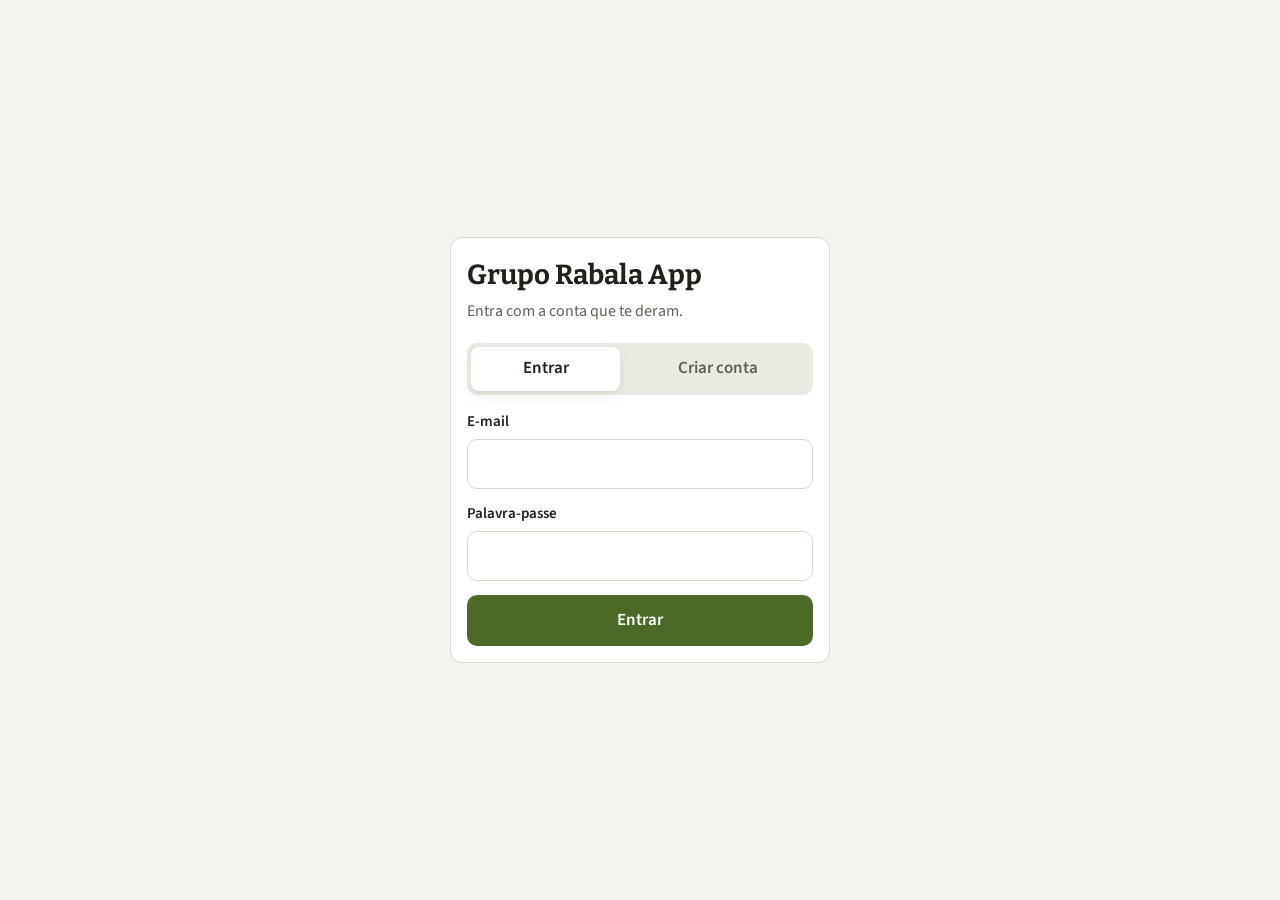
==== index.html @ 33a970bb "Publicar 240279a3356c76dac282c7224c2e0b2130333bea" ====
<!doctype html>
<html lang="pt-PT">
  <head>
    <meta charset="UTF-8" />
    <meta name="viewport" content="width=device-width, initial-scale=1, viewport-fit=cover" />
    <meta name="theme-color" content="#4c6a25" />
    <link rel="preconnect" href="https://fonts.googleapis.com" />
    <link rel="preconnect" href="https://fonts.gstatic.com" crossorigin />
    <link rel="stylesheet" href="https://fonts.googleapis.com/css2?family=Bitter:wght@600;700&family=Source+Sans+3:wght@400;600;700&display=swap" />
    <link rel="icon" href="/icono.svg" />
    <link rel="manifest" href="/manifest.webmanifest" />
    <title>Grupo Rabala App</title>
    <script type="module" crossorigin src="/assets/index-CQnpxvP4.js"></script>
    <link rel="stylesheet" crossorigin href="/assets/index-BLh2BS_m.css">
  </head>
  <body>
    <div id="root"></div>
  </body>
</html>
---- assets/index-BLh2BS_m.css ----
:root{--papel: #f3f4ee;--panel: #ffffff;--hundido: #e9ebe2;--texto: #1d2318;--suave: #5b6452;--borde: #d6d9cc;--borde-fuerte: #b9bea9;--oliva: #4c6a25;--oliva-claro: #e3ead4;--sobre-acento: #ffffff;--cobre: #a8561f;--verde: #2f7a3a;--verde-fondo: #dcefdc;--rojo: #b3261e;--rojo-fondo: #f8dcd9;--ambar: #8a5d00;--ambar-fondo: #f6ead0;--sombra: 0 1px 2px rgb(29 35 24 / .06), 0 6px 18px rgb(29 35 24 / .06);--radio: 12px;color-scheme:light;--f-titulo: "Bitter", Georgia, "Times New Roman", serif;--f-texto: "Source Sans 3", -apple-system, BlinkMacSystemFont, "Segoe UI", Roboto, sans-serif;--f-numero: "IBM Plex Mono", ui-monospace, "SF Mono", Consolas, monospace;--azul: var(--oliva);--azul-claro: var(--oliva-claro);--fondo: var(--papel);--tarjeta: var(--panel)}*{box-sizing:border-box}body{margin:0;font-family:var(--f-texto);font-size:17px;line-height:1.5;background:var(--fondo);color:var(--texto);-webkit-font-smoothing:antialiased}button{font:inherit;cursor:pointer}input,select,textarea{font:inherit}.cabecera{position:sticky;top:0;z-index:10;display:flex;align-items:center;gap:12px;padding:12px 16px;padding-top:max(12px,env(safe-area-inset-top));background:var(--panel);border-bottom:1px solid var(--borde)}.cabecera h1{font-size:18.5px;margin:0;flex:1}.cabecera .usuario{font-size:15px;color:var(--suave)}.contenido{padding:16px;max-width:1100px;margin:0 auto}.pila{display:flex;flex-direction:column;gap:16px}.tarjeta{background:var(--panel);border:1px solid var(--borde);border-radius:var(--radio);padding:16px}label{display:block;font-size:15px;font-weight:600;margin-bottom:6px}.campo{margin-bottom:14px}.campo input,.campo select,.campo textarea{width:100%;padding:11px 12px;border:1px solid var(--borde);border-radius:10px;background:var(--panel);color:var(--texto)}.campo input:focus,.campo select:focus,.campo textarea:focus{outline:2px solid var(--azul);outline-offset:-1px;border-color:var(--azul)}.rejilla{display:grid;grid-template-columns:1fr 1fr;gap:0 12px}.ayuda{font-size:14px;color:var(--suave);margin:-8px 0 14px}.boton{display:inline-flex;align-items:center;justify-content:center;gap:8px;padding:12px 18px;border-radius:10px;border:1px solid transparent;background:var(--oliva);color:var(--sobre-acento);font-weight:600;width:100%}.boton:disabled{opacity:.55;cursor:not-allowed}.boton.secundario{background:var(--panel);color:var(--texto);border-color:var(--borde)}.boton.verde{background:var(--verde);color:var(--sobre-acento)}.boton.rojo{background:var(--rojo);color:var(--sobre-acento)}.boton.auto{width:auto}.boton.pequeno{padding:8px 12px;font-size:16px}.captura{display:flex;flex-direction:column;align-items:center;justify-content:center;gap:10px;padding:32px 16px;border:2px dashed var(--borde-fuerte);border-radius:var(--radio);background:var(--azul-claro);color:var(--azul);font-weight:600;text-align:center}.previsualizacion{width:100%;border-radius:var(--radio);border:1px solid var(--borde);display:block}.estado{display:inline-block;padding:3px 10px;border-radius:999px;font-size:14px;font-weight:700;white-space:nowrap}.estado.pendiente{background:var(--ambar-fondo);color:var(--ambar)}.estado.validada{background:var(--verde-fondo);color:var(--verde)}.estado.rechazada{background:var(--rojo-fondo);color:var(--rojo)}.aviso{padding:12px 14px;border-radius:10px;font-size:16px;margin-bottom:14px}.aviso.error{background:var(--rojo-fondo);color:var(--rojo)}.aviso.ok{background:var(--verde-fondo);color:var(--verde)}.aviso.info{background:var(--azul-claro);color:var(--azul)}.fila-factura{display:flex;gap:12px;align-items:center;padding:12px 0;border-bottom:1px solid var(--borde)}.fila-factura:last-child{border-bottom:0}.fila-factura .principal{flex:1;min-width:0}.fila-factura .proveedor{font-weight:600;white-space:nowrap;overflow:hidden;text-overflow:ellipsis}.fila-factura .meta{font-size:15px;color:var(--suave)}.fila-factura .importe{font-weight:700;white-space:nowrap}.filtros{display:flex;flex-wrap:wrap;gap:8px;align-items:center;margin-bottom:4px}.filtros input,.filtros select{padding:9px 11px;border:1px solid var(--borde);border-radius:10px;background:var(--panel);color:var(--texto)}.filtros input[type=search]{flex:1;min-width:180px}.resumen{display:flex;gap:12px;flex-wrap:wrap}.resumen .dato{flex:1;min-width:130px;background:var(--panel);border:1px solid var(--borde);border-radius:var(--radio);padding:14px}.resumen .dato .cifra{font-size:25.5px;font-weight:700}.resumen .dato .etiqueta{font-size:15px;color:var(--suave)}.vacio{text-align:center;color:var(--suave);padding:28px 12px}.telon{position:fixed;top:0;right:0;bottom:0;left:0;background:#0f141e8c;display:flex;align-items:flex-end;justify-content:center;z-index:50}.ficha{background:var(--panel);width:100%;max-width:620px;max-height:92vh;overflow:auto;border-radius:16px 16px 0 0;padding:18px}.ficha dl{display:grid;grid-template-columns:auto 1fr;gap:8px 16px;margin:0 0 16px;font-size:16px}.ficha dt{color:var(--suave)}.ficha dd{margin:0;text-align:right;font-weight:600}.ficha img{width:100%;border-radius:10px;border:1px solid var(--borde);margin-bottom:14px}.acciones{display:flex;gap:10px}@media (min-width: 720px){.telon{align-items:center}.ficha{border-radius:16px}}.centrado{min-height:100dvh;display:flex;align-items:center;justify-content:center;padding:20px}.acceso{width:100%;max-width:380px}.acceso h1{font-size:23px;margin:0 0 4px}.acceso p.sub{margin:0 0 20px;color:var(--suave);font-size:16px}.enlace{background:none;border:0;color:var(--azul);padding:0;font-size:16px;text-decoration:underline}.pestanas{display:flex;flex-wrap:wrap;gap:6px;background:var(--hundido);padding:4px;border-radius:10px;margin-bottom:16px}.pestanas button{flex:1 1 auto;min-width:96px;white-space:nowrap;border:0;background:transparent;padding:9px;border-radius:8px;font-weight:600;color:var(--suave)}.pestanas button[aria-selected=true]{background:var(--panel);color:var(--texto);box-shadow:var(--sombra)}.globo{display:inline-block;min-width:18px;padding:0 5px;margin-left:6px;background:var(--ambar-fondo);color:var(--ambar);border-radius:999px;font-size:12.5px;font-weight:700;line-height:18px}.sociedad{padding:14px 0;border-bottom:1px solid var(--borde)}.sociedad:last-child{border-bottom:0}.sociedad-cabecera{display:flex;align-items:flex-start;gap:12px;margin-bottom:10px}.sociedad-cabecera>div:first-child{flex:1;min-width:0}.etiqueta-campo{font-size:14px;font-weight:600;color:var(--suave);margin-bottom:6px}.fichas{display:flex;flex-wrap:wrap;gap:6px}.ficha-boton{border:1px solid var(--borde);background:var(--panel);color:var(--suave);border-radius:999px;padding:5px 12px;font-size:15px}.ficha-boton.activa{background:var(--azul-claro);border-color:var(--azul);color:var(--azul);font-weight:600}.fila-factura{width:100%;background:none;border:0;border-bottom:1px solid var(--borde);text-align:left}.estado.por-conferir{background:var(--azul-claro);color:var(--azul)}.globo.rojo{background:var(--rojo-fondo);color:var(--rojo)}.titulo-fila{display:flex;align-items:flex-start;gap:12px}.titulo-fila>div:first-child{flex:1;min-width:0}.titulo-doc{font-size:19.5px;margin:0 0 2px}.importe.grande{font-size:23px;font-weight:700}.vacio.pequeno{padding:16px;font-size:15.5px}.fila-guia{display:flex;gap:12px;align-items:center;padding:11px 16px;border-bottom:1px solid var(--borde)}.fila-guia:last-child{border-bottom:0}.fila-guia .principal{flex:1;min-width:0}.etiqueta-ia{margin-left:7px;font-size:12px;font-weight:700;letter-spacing:.03em;text-transform:uppercase;color:var(--azul);background:var(--azul-claro);border-radius:4px;padding:1px 5px;white-space:nowrap}.marca-aviso{margin-left:7px;font-size:14px;font-weight:600;color:var(--rojo);white-space:nowrap}.pila-avisos{display:flex;flex-direction:column;gap:8px}.pila-avisos .aviso{display:block}.pila-avisos .aviso b{display:block;margin-bottom:4px}.tabla-descuadre{width:100%;border-collapse:collapse;margin-top:6px;font-size:15px}.tabla-descuadre th,.tabla-descuadre td{text-align:right;padding:4px 6px}.tabla-descuadre th:first-child,.tabla-descuadre td:first-child{text-align:left}.tabla-descuadre th{font-weight:600;opacity:.75;border-bottom:1px solid currentColor}.tabla-descuadre td{font-variant-numeric:tabular-nums}.tabla-descuadre .mas,.tabla-descuadre .menos{font-weight:700}.lineas{border:1px solid var(--borde);border-radius:10px;padding:10px}.lineas-cabecera,.linea{display:grid;grid-template-columns:70px 1fr 66px 52px 26px;gap:6px;align-items:center}.lineas-cabecera{font-size:12.5px;font-weight:600;letter-spacing:.04em;text-transform:uppercase;color:var(--suave);margin-bottom:6px}.lineas-cabecera .der{text-align:right}.linea{margin-bottom:6px}.linea input{width:100%;padding:7px 8px;border:1px solid var(--borde);border-radius:7px;font-size:16px;background:var(--panel);color:var(--texto)}.linea input.der{text-align:right;font-variant-numeric:tabular-nums}.linea .quitar{border:0;background:none;color:var(--suave);font-size:22px;line-height:1;padding:0;cursor:pointer}.linea .quitar:hover{color:var(--rojo)}.ficha-estatica{border:1px solid var(--borde);background:var(--azul-claro);color:var(--azul);border-radius:999px;padding:4px 11px;font-size:15px;font-weight:600}.fila-factura.estatica{cursor:default}.captura-zona{border:1.5px dashed var(--borde);border-radius:var(--radio);background:var(--azul-claro);padding:22px 16px;text-align:center}.captura-titulo{font-weight:600;color:var(--azul);font-size:17px}.captura-ayuda{margin:4px 0 14px;font-size:14.5px;color:var(--suave)}.captura-botones{display:flex;gap:8px;justify-content:center;flex-wrap:wrap}.captura-botones .boton{flex:1 1 150px;max-width:220px}.tarjeta-pdf{display:flex;align-items:center;gap:12px;flex-wrap:wrap;border:1px solid var(--borde);border-radius:var(--radio);background:var(--panel);padding:14px;color:var(--rojo)}.tarjeta-pdf svg{flex:none}.tarjeta-pdf .principal{flex:1 1 140px;min-width:0;color:var(--texto)}.tarjeta-pdf .proveedor{overflow-wrap:anywhere}.tarjeta-pdf .boton{flex:none;white-space:nowrap}@media (max-width: 420px){.tarjeta-pdf .boton{flex:1 0 100%}}.visor-pdf{display:flex;flex-direction:column;gap:6px;align-items:flex-start}.visor-pdf iframe{width:100%;border:1px solid var(--borde);border-radius:10px;background:#fff}.visor-encaixado{padding:0 16px 14px}.fila-persona{display:flex;gap:10px;align-items:center;flex-wrap:wrap;padding:12px 16px;border-bottom:1px solid var(--borde)}.fila-persona:last-child{border-bottom:0}.fila-persona .principal{flex:1 1 180px;min-width:0}.fila-persona.apagada .principal{opacity:.55}select.mini{padding:6px 8px;border:1px solid var(--borde);border-radius:8px;background:var(--panel);font-size:15px}.cabecera .conmutador{display:flex;gap:3px;background:var(--fondo);border:1px solid var(--borde);padding:3px;border-radius:9px}.cabecera .conmutador button{border:0;background:none;padding:6px 12px;border-radius:6px;font-size:15px;font-weight:600;color:var(--suave);cursor:pointer}.cabecera .conmutador button[aria-pressed=true]{background:var(--panel);color:var(--texto);box-shadow:var(--sombra, 0 1px 2px rgba(0,0,0,.08))}@media (max-width: 560px){.cabecera{flex-wrap:wrap}.cabecera .conmutador{order:3;width:100%}}.tabla-artigos{width:100%;border-collapse:collapse;font-size:15.5px}.tabla-artigos th,.tabla-artigos td{text-align:left;padding:7px 12px;border-bottom:1px solid var(--borde)}.tabla-artigos tr:last-child td{border-bottom:0}.tabla-artigos th{font-size:12.5px;font-weight:600;letter-spacing:.04em;text-transform:uppercase;color:var(--suave)}.tabla-artigos .der{text-align:right;font-variant-numeric:tabular-nums}.aviso.bloque{display:block}.aviso.bloque b{display:block;margin-bottom:5px}.detalle-duplicado{font-size:15.5px;margin-top:2px}.ayuda{font-size:14.5px;color:var(--suave);margin:-6px 0 12px}.elector{display:flex;gap:8px;margin-bottom:14px}.elector button{flex:1;border:1px solid var(--borde);background:var(--panel);border-radius:var(--radio);padding:12px 10px;cursor:pointer;text-align:left}.elector button[aria-pressed=true]{border-color:var(--azul);background:var(--azul-claro)}.elector .que{display:block;font-weight:600;font-size:16.5px}.elector button[aria-pressed=true] .que{color:var(--azul)}.elector .cuando{display:block;font-size:14px;color:var(--suave);margin-top:2px}.interruptor{display:inline-flex;align-items:center;gap:7px;font-size:15.5px;color:var(--suave);cursor:pointer;margin:0;font-weight:400;text-transform:none;letter-spacing:0}.interruptor input{width:16px;height:16px;accent-color:var(--azul);cursor:pointer}.tarjeta.plana>.interruptor{padding:12px 16px;border-bottom:1px solid var(--borde);width:100%}.caixa-validar{margin-top:14px;padding:12px 14px;border:1px solid var(--borde);border-radius:var(--radio);background:var(--azul-claro)}.caixa-validar .interruptor{font-weight:600;color:var(--texto);align-items:flex-start}.caixa-validar .ayuda{margin:6px 0 0 23px}.aviso-instalar{margin-bottom:14px}.aviso-instalar .interruptor{font-weight:600;color:var(--texto);align-items:flex-start}.aviso-instalar .ayuda{margin:6px 0 0}.fila-con-accion{display:flex;gap:10px;align-items:center;border-bottom:1px solid var(--borde)}.fila-con-accion:last-child{border-bottom:0}.fila-con-accion .fila-factura{border-bottom:0}.fila-con-accion>.boton{flex:0 0 auto}.barra-voltar{display:flex;align-items:center;gap:10px;padding:8px 16px 0;max-width:720px;margin:0 auto}.titulo-zona{font-weight:600;font-size:17px}.ayuda.centro{text-align:center;margin:10px 0 2px}.menu-grande{display:grid;gap:14px}.menu-grande .cartao{display:grid;grid-template-columns:52px 1fr;grid-template-rows:auto auto;gap:2px 14px;align-items:center;text-align:left;padding:20px 18px;border:1px solid var(--borde);border-radius:16px;background:var(--tarjeta);color:inherit;cursor:pointer;font:inherit}.menu-grande .cartao:active{transform:scale(.99)}.menu-grande .icone{grid-row:1 / 3;font-size:39px;text-align:center}.menu-grande .que{font-size:19.5px;font-weight:650;display:flex;align-items:center;gap:8px}.menu-grande .cuando{font-size:15px;color:var(--suave)}.titulillo{font-size:14px;text-transform:uppercase;letter-spacing:.04em;color:var(--suave);font-weight:650;margin:0 0 8px}.origens{display:grid;gap:6px;margin:6px 0 10px}.linha-origem{display:flex;align-items:center;gap:10px;padding:8px 10px;border:1px solid var(--borde);border-radius:10px}.linha-origem .interruptor{flex:1;margin:0;align-items:center}.linha-origem .meta{display:block;font-size:14px;color:var(--suave)}.linha-origem.travada{opacity:.45}.kg-origem{width:96px;text-align:right}.kg-origem:disabled{background:var(--fondo)}.ok-texto{color:var(--verde)}.lista-avisos{margin:6px 0 0;padding-left:18px;font-size:14.5px}.lista-avisos li{margin:3px 0}h1,h2,h3,.cabecera h1,.acceso h1,.titulo-doc,.menu-grande .que{font-family:var(--f-titulo);text-wrap:balance}.cabecera h1{font-size:19.5px;font-weight:700}.acceso h1{font-size:27.5px}.importe,.resumen .dato .cifra,.tabla-artigos .der,.linea input.der,.tabla-descuadre td,.kg-origem{font-variant-numeric:tabular-nums;font-feature-settings:"tnum"}.importe,.resumen .dato .cifra{font-weight:700}.titulillo,.lineas-cabecera,.tabla-artigos th{letter-spacing:.06em}.cabecera{background:color-mix(in srgb,var(--papel) 92%,transparent);-webkit-backdrop-filter:blur(6px);backdrop-filter:blur(6px)}.tarjeta{box-shadow:none}.estado{display:inline-flex;align-items:center;gap:5px}.estado:before{content:"";width:6px;height:6px;border-radius:50%;background:currentColor}.boton{transition:filter .15s,background .15s}.boton:hover:not(:disabled){filter:brightness(1.07)}.boton.secundario:hover:not(:disabled){background:var(--hundido);filter:none}.fila-factura:hover,.fila-guia:hover{background:color-mix(in srgb,var(--hundido) 60%,transparent)}.fila-factura.estatica:hover{background:none}.menu-grande .cartao{box-shadow:var(--sombra);transition:border-color .15s}.menu-grande .cartao:hover,.ficha-boton.activa,.elector button[aria-pressed=true]{border-color:var(--oliva)}:focus-visible{outline:2px solid var(--oliva);outline-offset:2px}.campo input:focus,.campo select:focus,.campo textarea:focus{outline:2px solid var(--oliva);border-color:var(--oliva)}input[type=checkbox],input[type=radio]{accent-color:var(--oliva)}.ficha{box-shadow:var(--sombra)}@media (prefers-reduced-motion: reduce){*{transition:none!important}}.seletor-parcelas .linha-seletor{display:flex;flex-wrap:wrap;gap:8px;align-items:center;margin-bottom:8px}.seletor-parcelas .linha-seletor .ayuda{margin:0 0 0 auto;font-variant-numeric:tabular-nums}.zonas{display:grid;gap:6px}.zona{border:1px solid var(--borde);border-radius:10px;background:var(--panel)}.zona.cheia{background:var(--oliva-claro);border-color:var(--oliva)}.zona-cab{display:flex;align-items:center;gap:4px;padding-left:10px}.zona-cab input[type=checkbox],.zona-parcelas input[type=checkbox]{width:22px;height:22px;accent-color:var(--oliva);flex:none;margin:0}.zona-abrir{flex:1;display:flex;align-items:center;gap:8px;min-height:48px;padding:6px 10px;background:none;border:0;font:inherit;color:inherit;text-align:left;cursor:pointer}.zona-abrir:after{content:"▸";color:var(--suave)}.zona-abrir[aria-expanded=true]:after{content:"▾"}.zona-nome{font-weight:600}.zona-ha{margin-left:auto;color:var(--suave);font-size:15px;text-align:right;font-variant-numeric:tabular-nums}.zona-parcelas{padding:0 12px 8px 14px;border-top:1px solid var(--borde)}.zona-parcelas label{display:flex;align-items:center;gap:10px;min-height:44px;border-bottom:1px solid var(--hundido);cursor:pointer}.zona-parcelas label:last-child{border-bottom:0}.inv{margin-left:6px;font-size:12px;font-weight:700;color:var(--cobre);background:var(--ambar-fondo);border-radius:4px;padding:0 5px;letter-spacing:.03em;vertical-align:middle}.linha-produto{padding:10px 0;border-bottom:1px solid var(--hundido)}.linha-produto:last-of-type{border-bottom:0}.linha-produto select,.linha-produto input{width:100%}.linha-dose{display:grid;grid-template-columns:1fr 1.4fr auto;gap:8px;margin-top:8px}.linha-produto .ayuda{margin:6px 0 0}.tabla-ordem{width:100%;border-collapse:collapse;margin-top:10px;font-size:16px}.tabla-ordem th{text-align:left;font-size:14px;color:var(--suave);font-weight:600;border-bottom:1px solid var(--borde);padding:4px 6px 4px 0}.tabla-ordem td{padding:6px 6px 6px 0;border-bottom:1px solid var(--hundido);vertical-align:top;font-variant-numeric:tabular-nums}.tabla-ordem td.n{text-align:right;white-space:nowrap}.tabla-ordem tr.suave td{color:var(--suave);font-size:15px}.ficha-ordem{border:2px solid var(--oliva)}.ficha-ordem-cab{display:flex;gap:10px;align-items:flex-start;justify-content:space-between}.ficha-ordem-cab .ayuda{margin:2px 0 0}.zona-linha{margin:6px 0}.aviso.aviso-obs{background:var(--ambar-fondo);color:var(--texto);margin-top:10px}.acciones.envolver{flex-wrap:wrap}.acciones.envolver .boton{flex:1 1 160px}.custo-cab{display:flex;align-items:baseline;justify-content:space-between;gap:10px}.custo-cab .titulillo{margin:0}.cifra-media{font-size:22px;font-weight:700;font-variant-numeric:tabular-nums}.linha-produto select,.linha-produto input,.contenido>select,.tarjeta>select{width:100%;padding:11px 12px;border:1px solid var(--borde);border-radius:10px;background:var(--panel);color:var(--texto)}.classificar{margin-bottom:14px}.classificar-cab{display:flex;flex-wrap:wrap;align-items:center;gap:8px 12px;margin-bottom:10px}.classificar-cab .titulillo{margin:0}.classificar-editor .elector{margin-bottom:12px}.linhas-reparto{display:grid;gap:8px}.linha-reparto{border:1px solid var(--borde);border-radius:10px;padding:10px 12px;background:var(--panel)}.lr-cab{display:flex;align-items:center;gap:8px;margin-bottom:8px}.lr-desc{font-weight:600}.lr-cab input{flex:1}.lr-campos{display:grid;grid-template-columns:1fr 1fr;gap:10px}.lr-campos label{font-size:13px;color:var(--suave);margin:0}.linha-reparto input,.linha-reparto select{width:100%;padding:10px 12px;border:1px solid var(--borde);border-radius:8px;background:var(--panel);color:var(--texto)}.linha-reparto input.num{text-align:right;font-variant-numeric:tabular-nums;margin-top:4px;font-size:17px;color:var(--texto)}.linha-reparto select{margin-top:8px}.busca-produto{position:relative}.busca-produto input[type=search]{width:100%;padding:11px 12px;border:1px solid var(--borde);border-radius:10px;background:var(--panel);color:var(--texto)}.busca-lista{margin-top:4px;border:1px solid var(--borde);border-radius:10px;background:var(--panel);box-shadow:var(--sombra);padding:4px}.busca-lista button[role=option]{display:flex;width:100%;justify-content:space-between;gap:8px;text-align:left;padding:10px;min-height:44px;border:0;border-radius:8px;background:none;font:inherit;color:inherit;cursor:pointer}.busca-lista button[role=option]:hover,.busca-lista button[aria-selected=true]{background:var(--oliva-claro)}.busca-meta{color:var(--suave);font-size:14px;white-space:nowrap}.busca-lista .ayuda{margin:8px 10px}.busca-nova{border-top:1px solid var(--hundido);margin-top:4px;padding:8px 6px 4px}.busca-nova-titulo{display:block;font-weight:600;margin-bottom:6px}.busca-nova-linha{display:flex;gap:8px}.busca-nova-linha select{flex:1;padding:8px 10px;border:1px solid var(--borde);border-radius:8px;background:var(--panel)}.fila-tarifa{display:grid;grid-template-columns:1fr 96px auto;gap:8px;align-items:center;padding:8px 0;border-bottom:1px solid var(--hundido)}.fila-tarifa:last-of-type{border-bottom:0}.fila-tarifa label{margin:0;font-weight:600}.fila-tarifa input{width:100%;padding:9px 10px;border:1px solid var(--borde);border-radius:8px;background:var(--panel);text-align:right}.ia-estimado{font-size:30px;font-weight:700}.ia-meta{color:var(--suave);font-size:14.5px;margin:0}.parcela-custo{background:var(--panel);border:1px solid var(--borde);border-radius:var(--radio);margin-bottom:10px}.parcela-custo>button{all:unset;box-sizing:border-box;display:block;width:100%;padding:14px 16px;cursor:pointer}.parcela-custo>button:focus-visible{outline:2px solid var(--oliva);outline-offset:-2px;border-radius:var(--radio)}.nome-parcela{font-weight:700}.eurkg{font-weight:700;font-size:18px;white-space:nowrap;font-variant-numeric:tabular-nums}.numeros-parcela{display:flex;flex-wrap:wrap;gap:4px 16px;font-size:15px;margin-top:6px;font-variant-numeric:tabular-nums}.numeros-parcela b{font-weight:600}.mau{color:var(--rojo)}.justo{color:var(--ambar)}.bom{color:var(--verde)}.barra-custo{position:relative;height:8px;background:var(--hundido);border-radius:4px;margin-top:10px}.barra-custo .enche{position:absolute;inset:0 auto 0 0;border-radius:4px;background:var(--suave)}.barra-custo .enche.mau{background:var(--rojo)}.barra-custo .enche.justo{background:var(--ambar)}.barra-custo .enche.bom{background:var(--verde)}.barra-custo .marca{position:absolute;top:-4px;bottom:-4px;width:2px;background:var(--texto)}.detalhe-parcela{padding:0 16px 14px}.etiq-custo{font-weight:600}.etiq-custo.mau,.etiq-custo.justo,.etiq-custo.bom{padding:1px 8px;border-radius:999px;font-size:14px}.etiq-custo.mau{background:var(--rojo-fondo)}.etiq-custo.justo{background:var(--ambar-fondo)}.etiq-custo.bom{background:var(--verde-fondo)}
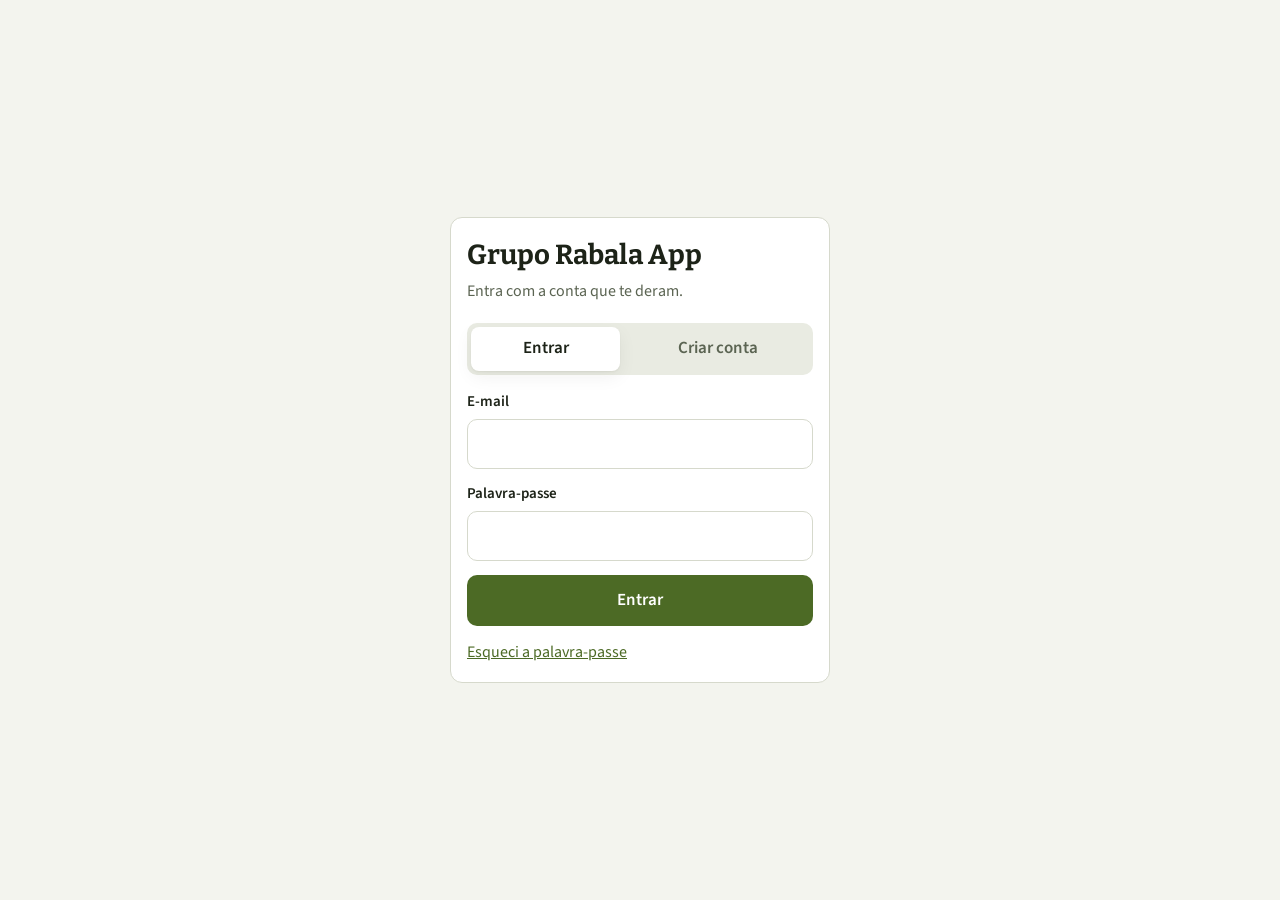
==== commit a1a2cf89: "Publicar f62a168ccce1c3bf69b2b21bb93843f5580b26a3" ====
--- a/index.html
+++ b/index.html
@@ -10,8 +10,8 @@
     <link rel="icon" href="/icono.svg" />
     <link rel="manifest" href="/manifest.webmanifest" />
     <title>Grupo Rabala App</title>
-    <script type="module" crossorigin src="/assets/index-CQnpxvP4.js"></script>
-    <link rel="stylesheet" crossorigin href="/assets/index-BLh2BS_m.css">
+    <script type="module" crossorigin src="/assets/index-Cd6VQ3k7.js"></script>
+    <link rel="stylesheet" crossorigin href="/assets/index-CGFQxulY.css">
   </head>
   <body>
     <div id="root"></div>
--- a/assets/index-CGFQxulY.css
+++ b/assets/index-CGFQxulY.css
@@ -0,0 +1 @@
+:root{--papel: #f3f4ee;--panel: #ffffff;--hundido: #e9ebe2;--texto: #1d2318;--suave: #5b6452;--borde: #d6d9cc;--borde-fuerte: #b9bea9;--oliva: #4c6a25;--oliva-claro: #e3ead4;--sobre-acento: #ffffff;--cobre: #a8561f;--verde: #2f7a3a;--verde-fondo: #dcefdc;--rojo: #b3261e;--rojo-fondo: #f8dcd9;--ambar: #8a5d00;--ambar-fondo: #f6ead0;--sombra: 0 1px 2px rgb(29 35 24 / .06), 0 6px 18px rgb(29 35 24 / .06);--radio: 12px;color-scheme:light;--f-titulo: "Bitter", Georgia, "Times New Roman", serif;--f-texto: "Source Sans 3", -apple-system, BlinkMacSystemFont, "Segoe UI", Roboto, sans-serif;--f-numero: "IBM Plex Mono", ui-monospace, "SF Mono", Consolas, monospace;--azul: var(--oliva);--azul-claro: var(--oliva-claro);--fondo: var(--papel);--tarjeta: var(--panel)}*{box-sizing:border-box}body{margin:0;font-family:var(--f-texto);font-size:17px;line-height:1.5;background:var(--fondo);color:var(--texto);-webkit-font-smoothing:antialiased}button{font:inherit;cursor:pointer}input,select,textarea{font:inherit}.cabecera{position:sticky;top:0;z-index:10;display:flex;align-items:center;gap:12px;padding:12px 16px;padding-top:max(12px,env(safe-area-inset-top));background:var(--panel);border-bottom:1px solid var(--borde)}.cabecera h1{font-size:18.5px;margin:0;flex:1}.cabecera .usuario{font-size:15px;color:var(--suave)}.contenido{padding:16px;max-width:1100px;margin:0 auto}.pila{display:flex;flex-direction:column;gap:16px}.tarjeta{background:var(--panel);border:1px solid var(--borde);border-radius:var(--radio);padding:16px}label{display:block;font-size:15px;font-weight:600;margin-bottom:6px}.campo{margin-bottom:14px}.campo input,.campo select,.campo textarea{width:100%;padding:11px 12px;border:1px solid var(--borde);border-radius:10px;background:var(--panel);color:var(--texto)}.campo input:focus,.campo select:focus,.campo textarea:focus{outline:2px solid var(--azul);outline-offset:-1px;border-color:var(--azul)}.rejilla{display:grid;grid-template-columns:1fr 1fr;gap:0 12px}.ayuda{font-size:14px;color:var(--suave);margin:-8px 0 14px}.boton{display:inline-flex;align-items:center;justify-content:center;gap:8px;padding:12px 18px;border-radius:10px;border:1px solid transparent;background:var(--oliva);color:var(--sobre-acento);font-weight:600;width:100%}.boton:disabled{opacity:.55;cursor:not-allowed}.boton.secundario{background:var(--panel);color:var(--texto);border-color:var(--borde)}.boton.verde{background:var(--verde);color:var(--sobre-acento)}.boton.rojo{background:var(--rojo);color:var(--sobre-acento)}.boton.auto{width:auto}.boton.pequeno{padding:8px 12px;font-size:16px}.captura{display:flex;flex-direction:column;align-items:center;justify-content:center;gap:10px;padding:32px 16px;border:2px dashed var(--borde-fuerte);border-radius:var(--radio);background:var(--azul-claro);color:var(--azul);font-weight:600;text-align:center}.previsualizacion{width:100%;border-radius:var(--radio);border:1px solid var(--borde);display:block}.estado{display:inline-block;padding:3px 10px;border-radius:999px;font-size:14px;font-weight:700;white-space:nowrap}.estado.pendiente{background:var(--ambar-fondo);color:var(--ambar)}.estado.validada{background:var(--verde-fondo);color:var(--verde)}.estado.rechazada{background:var(--rojo-fondo);color:var(--rojo)}.aviso{padding:12px 14px;border-radius:10px;font-size:16px;margin-bottom:14px}.aviso.error{background:var(--rojo-fondo);color:var(--rojo)}.aviso.ok{background:var(--verde-fondo);color:var(--verde)}.aviso.info{background:var(--azul-claro);color:var(--azul)}.fila-factura{display:flex;gap:12px;align-items:center;padding:12px 0;border-bottom:1px solid var(--borde)}.fila-factura:last-child{border-bottom:0}.fila-factura .principal{flex:1;min-width:0}.fila-factura .proveedor{font-weight:600;white-space:nowrap;overflow:hidden;text-overflow:ellipsis}.fila-factura .meta{font-size:15px;color:var(--suave)}.fila-factura .importe{font-weight:700;white-space:nowrap}.filtros{display:flex;flex-wrap:wrap;gap:8px;align-items:center;margin-bottom:4px}.filtros input,.filtros select{padding:9px 11px;border:1px solid var(--borde);border-radius:10px;background:var(--panel);color:var(--texto)}.filtros input[type=search]{flex:1;min-width:180px}.resumen{display:flex;gap:12px;flex-wrap:wrap}.resumen .dato{flex:1;min-width:130px;background:var(--panel);border:1px solid var(--borde);border-radius:var(--radio);padding:14px}.resumen .dato .cifra{font-size:25.5px;font-weight:700}.resumen .dato .etiqueta{font-size:15px;color:var(--suave)}.vacio{text-align:center;color:var(--suave);padding:28px 12px}.telon{position:fixed;top:0;right:0;bottom:0;left:0;background:#0f141e8c;display:flex;align-items:flex-end;justify-content:center;z-index:50}.ficha{background:var(--panel);width:100%;max-width:620px;max-height:92vh;overflow:auto;border-radius:16px 16px 0 0;padding:18px}.ficha dl{display:grid;grid-template-columns:auto 1fr;gap:8px 16px;margin:0 0 16px;font-size:16px}.ficha dt{color:var(--suave)}.ficha dd{margin:0;text-align:right;font-weight:600}.ficha img{width:100%;border-radius:10px;border:1px solid var(--borde);margin-bottom:14px}.acciones{display:flex;gap:10px}@media (min-width: 720px){.telon{align-items:center}.ficha{border-radius:16px}}.centrado{min-height:100dvh;display:flex;align-items:center;justify-content:center;padding:20px}.acceso{width:100%;max-width:380px}.acceso h1{font-size:23px;margin:0 0 4px}.acceso p.sub{margin:0 0 20px;color:var(--suave);font-size:16px}.enlace{background:none;border:0;color:var(--azul);padding:0;font-size:16px;text-decoration:underline}.pestanas{display:flex;flex-wrap:wrap;gap:6px;background:var(--hundido);padding:4px;border-radius:10px;margin-bottom:16px}.pestanas button{flex:1 1 auto;min-width:96px;white-space:nowrap;border:0;background:transparent;padding:9px;border-radius:8px;font-weight:600;color:var(--suave)}.pestanas button[aria-selected=true]{background:var(--panel);color:var(--texto);box-shadow:var(--sombra)}.globo{display:inline-block;min-width:18px;padding:0 5px;margin-left:6px;background:var(--ambar-fondo);color:var(--ambar);border-radius:999px;font-size:12.5px;font-weight:700;line-height:18px}.sociedad{padding:14px 0;border-bottom:1px solid var(--borde)}.sociedad:last-child{border-bottom:0}.sociedad-cabecera{display:flex;align-items:flex-start;gap:12px;margin-bottom:10px}.sociedad-cabecera>div:first-child{flex:1;min-width:0}.etiqueta-campo{font-size:14px;font-weight:600;color:var(--suave);margin-bottom:6px}.fichas{display:flex;flex-wrap:wrap;gap:6px}.ficha-boton{border:1px solid var(--borde);background:var(--panel);color:var(--suave);border-radius:999px;padding:5px 12px;font-size:15px}.ficha-boton.activa{background:var(--azul-claro);border-color:var(--azul);color:var(--azul);font-weight:600}.fila-factura{width:100%;background:none;border:0;border-bottom:1px solid var(--borde);text-align:left}.estado.por-conferir{background:var(--azul-claro);color:var(--azul)}.globo.rojo{background:var(--rojo-fondo);color:var(--rojo)}.titulo-fila{display:flex;align-items:flex-start;gap:12px}.titulo-fila>div:first-child{flex:1;min-width:0}.titulo-doc{font-size:19.5px;margin:0 0 2px}.importe.grande{font-size:23px;font-weight:700}.vacio.pequeno{padding:16px;font-size:15.5px}.fila-guia{display:flex;gap:12px;align-items:center;padding:11px 16px;border-bottom:1px solid var(--borde)}.fila-guia:last-child{border-bottom:0}.fila-guia .principal{flex:1;min-width:0}.etiqueta-ia{margin-left:7px;font-size:12px;font-weight:700;letter-spacing:.03em;text-transform:uppercase;color:var(--azul);background:var(--azul-claro);border-radius:4px;padding:1px 5px;white-space:nowrap}.marca-aviso{margin-left:7px;font-size:14px;font-weight:600;color:var(--rojo);white-space:nowrap}.pila-avisos{display:flex;flex-direction:column;gap:8px}.pila-avisos .aviso{display:block}.pila-avisos .aviso b{display:block;margin-bottom:4px}.tabla-descuadre{width:100%;border-collapse:collapse;margin-top:6px;font-size:15px}.tabla-descuadre th,.tabla-descuadre td{text-align:right;padding:4px 6px}.tabla-descuadre th:first-child,.tabla-descuadre td:first-child{text-align:left}.tabla-descuadre th{font-weight:600;opacity:.75;border-bottom:1px solid currentColor}.tabla-descuadre td{font-variant-numeric:tabular-nums}.tabla-descuadre .mas,.tabla-descuadre .menos{font-weight:700}.lineas{border:1px solid var(--borde);border-radius:10px;padding:10px}.lineas-cabecera,.linea{display:grid;grid-template-columns:70px 1fr 66px 52px 26px;gap:6px;align-items:center}.lineas-cabecera{font-size:12.5px;font-weight:600;letter-spacing:.04em;text-transform:uppercase;color:var(--suave);margin-bottom:6px}.lineas-cabecera .der{text-align:right}.linea{margin-bottom:6px}.linea input{width:100%;padding:7px 8px;border:1px solid var(--borde);border-radius:7px;font-size:16px;background:var(--panel);color:var(--texto)}.linea input.der{text-align:right;font-variant-numeric:tabular-nums}.linea .quitar{border:0;background:none;color:var(--suave);font-size:22px;line-height:1;padding:0;cursor:pointer}.linea .quitar:hover{color:var(--rojo)}.ficha-estatica{border:1px solid var(--borde);background:var(--azul-claro);color:var(--azul);border-radius:999px;padding:4px 11px;font-size:15px;font-weight:600}.fila-factura.estatica{cursor:default}.captura-zona{border:1.5px dashed var(--borde);border-radius:var(--radio);background:var(--azul-claro);padding:22px 16px;text-align:center}.captura-titulo{font-weight:600;color:var(--azul);font-size:17px}.captura-ayuda{margin:4px 0 14px;font-size:14.5px;color:var(--suave)}.captura-botones{display:flex;gap:8px;justify-content:center;flex-wrap:wrap}.captura-botones .boton{flex:1 1 150px;max-width:220px}.tarjeta-pdf{display:flex;align-items:center;gap:12px;flex-wrap:wrap;border:1px solid var(--borde);border-radius:var(--radio);background:var(--panel);padding:14px;color:var(--rojo)}.tarjeta-pdf svg{flex:none}.tarjeta-pdf .principal{flex:1 1 140px;min-width:0;color:var(--texto)}.tarjeta-pdf .proveedor{overflow-wrap:anywhere}.tarjeta-pdf .boton{flex:none;white-space:nowrap}@media (max-width: 420px){.tarjeta-pdf .boton{flex:1 0 100%}}.visor-pdf{display:flex;flex-direction:column;gap:6px;align-items:flex-start}.visor-pdf iframe{width:100%;border:1px solid var(--borde);border-radius:10px;background:#fff}.visor-encaixado{padding:0 16px 14px}.fila-persona{display:flex;gap:10px;align-items:center;flex-wrap:wrap;padding:12px 16px;border-bottom:1px solid var(--borde)}.fila-persona:last-child{border-bottom:0}.fila-persona .principal{flex:1 1 180px;min-width:0}.fila-persona.apagada .principal{opacity:.55}select.mini{padding:6px 8px;border:1px solid var(--borde);border-radius:8px;background:var(--panel);font-size:15px}.cabecera .conmutador{display:flex;gap:3px;background:var(--fondo);border:1px solid var(--borde);padding:3px;border-radius:9px}.cabecera .conmutador button{border:0;background:none;padding:6px 12px;border-radius:6px;font-size:15px;font-weight:600;color:var(--suave);cursor:pointer}.cabecera .conmutador button[aria-pressed=true]{background:var(--panel);color:var(--texto);box-shadow:var(--sombra, 0 1px 2px rgba(0,0,0,.08))}@media (max-width: 560px){.cabecera{flex-wrap:wrap}.cabecera .conmutador{order:3;width:100%}}.tabla-artigos{width:100%;border-collapse:collapse;font-size:15.5px}.tabla-artigos th,.tabla-artigos td{text-align:left;padding:7px 12px;border-bottom:1px solid var(--borde)}.tabla-artigos tr:last-child td{border-bottom:0}.tabla-artigos th{font-size:12.5px;font-weight:600;letter-spacing:.04em;text-transform:uppercase;color:var(--suave)}.tabla-artigos .der{text-align:right;font-variant-numeric:tabular-nums}.aviso.bloque{display:block}.aviso.bloque b{display:block;margin-bottom:5px}.detalle-duplicado{font-size:15.5px;margin-top:2px}.ayuda{font-size:14.5px;color:var(--suave);margin:-6px 0 12px}.elector{display:flex;gap:8px;margin-bottom:14px}.elector button{flex:1;border:1px solid var(--borde);background:var(--panel);border-radius:var(--radio);padding:12px 10px;cursor:pointer;text-align:left}.elector button[aria-pressed=true]{border-color:var(--azul);background:var(--azul-claro)}.elector .que{display:block;font-weight:600;font-size:16.5px}.elector button[aria-pressed=true] .que{color:var(--azul)}.elector .cuando{display:block;font-size:14px;color:var(--suave);margin-top:2px}.interruptor{display:inline-flex;align-items:center;gap:7px;font-size:15.5px;color:var(--suave);cursor:pointer;margin:0;font-weight:400;text-transform:none;letter-spacing:0}.interruptor input{width:16px;height:16px;accent-color:var(--azul);cursor:pointer}.tarjeta.plana>.interruptor{padding:12px 16px;border-bottom:1px solid var(--borde);width:100%}.caixa-validar{margin-top:14px;padding:12px 14px;border:1px solid var(--borde);border-radius:var(--radio);background:var(--azul-claro)}.caixa-validar .interruptor{font-weight:600;color:var(--texto);align-items:flex-start}.caixa-validar .ayuda{margin:6px 0 0 23px}.aviso-instalar{margin-bottom:14px}.aviso-instalar .interruptor{font-weight:600;color:var(--texto);align-items:flex-start}.aviso-instalar .ayuda{margin:6px 0 0}.fila-con-accion{display:flex;gap:10px;align-items:center;border-bottom:1px solid var(--borde)}.fila-con-accion:last-child{border-bottom:0}.fila-con-accion .fila-factura{border-bottom:0}.fila-con-accion>.boton{flex:0 0 auto}.barra-voltar{display:flex;align-items:center;gap:10px;padding:8px 16px 0;max-width:720px;margin:0 auto}.titulo-zona{font-weight:600;font-size:17px}.ayuda.centro{text-align:center;margin:10px 0 2px}.menu-grande{display:grid;gap:14px}.menu-grande .cartao{display:grid;grid-template-columns:52px 1fr;grid-template-rows:auto auto;gap:2px 14px;align-items:center;text-align:left;padding:20px 18px;border:1px solid var(--borde);border-radius:16px;background:var(--tarjeta);color:inherit;cursor:pointer;font:inherit}.menu-grande .cartao:active{transform:scale(.99)}.menu-grande .icone{grid-row:1 / 3;font-size:39px;text-align:center}.menu-grande .que{font-size:19.5px;font-weight:650;display:flex;align-items:center;gap:8px}.menu-grande .cuando{font-size:15px;color:var(--suave)}.titulillo{font-size:14px;text-transform:uppercase;letter-spacing:.04em;color:var(--suave);font-weight:650;margin:0 0 8px}.origens{display:grid;gap:6px;margin:6px 0 10px}.linha-origem{display:flex;align-items:center;gap:10px;padding:8px 10px;border:1px solid var(--borde);border-radius:10px}.linha-origem .interruptor{flex:1;margin:0;align-items:center}.linha-origem .meta{display:block;font-size:14px;color:var(--suave)}.linha-origem.travada{opacity:.45}.kg-origem{width:96px;text-align:right}.kg-origem:disabled{background:var(--fondo)}.ok-texto{color:var(--verde)}.lista-avisos{margin:6px 0 0;padding-left:18px;font-size:14.5px}.lista-avisos li{margin:3px 0}h1,h2,h3,.cabecera h1,.acceso h1,.titulo-doc,.menu-grande .que{font-family:var(--f-titulo);text-wrap:balance}.cabecera h1{font-size:19.5px;font-weight:700}.acceso h1{font-size:27.5px}.importe,.resumen .dato .cifra,.tabla-artigos .der,.linea input.der,.tabla-descuadre td,.kg-origem{font-variant-numeric:tabular-nums;font-feature-settings:"tnum"}.importe,.resumen .dato .cifra{font-weight:700}.titulillo,.lineas-cabecera,.tabla-artigos th{letter-spacing:.06em}.cabecera{background:color-mix(in srgb,var(--papel) 92%,transparent);-webkit-backdrop-filter:blur(6px);backdrop-filter:blur(6px)}.tarjeta{box-shadow:none}.estado{display:inline-flex;align-items:center;gap:5px}.estado:before{content:"";width:6px;height:6px;border-radius:50%;background:currentColor}.boton{transition:filter .15s,background .15s}.boton:hover:not(:disabled){filter:brightness(1.07)}.boton.secundario:hover:not(:disabled){background:var(--hundido);filter:none}.fila-factura:hover,.fila-guia:hover{background:color-mix(in srgb,var(--hundido) 60%,transparent)}.fila-factura.estatica:hover{background:none}.menu-grande .cartao{box-shadow:var(--sombra);transition:border-color .15s}.menu-grande .cartao:hover,.ficha-boton.activa,.elector button[aria-pressed=true]{border-color:var(--oliva)}:focus-visible{outline:2px solid var(--oliva);outline-offset:2px}.campo input:focus,.campo select:focus,.campo textarea:focus{outline:2px solid var(--oliva);border-color:var(--oliva)}input[type=checkbox],input[type=radio]{accent-color:var(--oliva)}.ficha{box-shadow:var(--sombra)}@media (prefers-reduced-motion: reduce){*{transition:none!important}}.seletor-parcelas .linha-seletor{display:flex;flex-wrap:wrap;gap:8px;align-items:center;margin-bottom:8px}.seletor-parcelas .linha-seletor .ayuda{margin:0 0 0 auto;font-variant-numeric:tabular-nums}.zonas{display:grid;gap:6px}.zona{border:1px solid var(--borde);border-radius:10px;background:var(--panel)}.zona.cheia{background:var(--oliva-claro);border-color:var(--oliva)}.zona-cab{display:flex;align-items:center;gap:4px;padding-left:10px}.zona-cab input[type=checkbox],.zona-parcelas input[type=checkbox]{width:22px;height:22px;accent-color:var(--oliva);flex:none;margin:0}.zona-abrir{flex:1;display:flex;align-items:center;gap:8px;min-height:48px;padding:6px 10px;background:none;border:0;font:inherit;color:inherit;text-align:left;cursor:pointer}.zona-abrir:after{content:"▸";color:var(--suave)}.zona-abrir[aria-expanded=true]:after{content:"▾"}.zona-nome{font-weight:600}.zona-ha{margin-left:auto;color:var(--suave);font-size:15px;text-align:right;font-variant-numeric:tabular-nums}.zona-parcelas{padding:0 12px 8px 14px;border-top:1px solid var(--borde)}.zona-parcelas label{display:flex;align-items:center;gap:10px;min-height:44px;border-bottom:1px solid var(--hundido);cursor:pointer}.zona-parcelas label:last-child{border-bottom:0}.inv{margin-left:6px;font-size:12px;font-weight:700;color:var(--cobre);background:var(--ambar-fondo);border-radius:4px;padding:0 5px;letter-spacing:.03em;vertical-align:middle}.linha-produto{padding:10px 0;border-bottom:1px solid var(--hundido)}.linha-produto:last-of-type{border-bottom:0}.linha-produto select,.linha-produto input{width:100%}.linha-dose{display:grid;grid-template-columns:1fr 1.4fr auto;gap:8px;margin-top:8px}.linha-produto .ayuda{margin:6px 0 0}.tabla-ordem{width:100%;border-collapse:collapse;margin-top:10px;font-size:16px}.tabla-ordem th{text-align:left;font-size:14px;color:var(--suave);font-weight:600;border-bottom:1px solid var(--borde);padding:4px 6px 4px 0}.tabla-ordem td{padding:6px 6px 6px 0;border-bottom:1px solid var(--hundido);vertical-align:top;font-variant-numeric:tabular-nums}.tabla-ordem td.n{text-align:right;white-space:nowrap}.tabla-ordem tr.suave td{color:var(--suave);font-size:15px}.ficha-ordem{border:2px solid var(--oliva)}.ficha-ordem-cab{display:flex;gap:10px;align-items:flex-start;justify-content:space-between}.ficha-ordem-cab .ayuda{margin:2px 0 0}.zona-linha{margin:6px 0}.aviso.aviso-obs{background:var(--ambar-fondo);color:var(--texto);margin-top:10px}.acciones.envolver{flex-wrap:wrap}.acciones.envolver .boton{flex:1 1 160px}.custo-cab{display:flex;align-items:baseline;justify-content:space-between;gap:10px}.custo-cab .titulillo{margin:0}.cifra-media{font-size:22px;font-weight:700;font-variant-numeric:tabular-nums}.linha-produto select,.linha-produto input,.contenido>select,.tarjeta>select{width:100%;padding:11px 12px;border:1px solid var(--borde);border-radius:10px;background:var(--panel);color:var(--texto)}.classificar{margin-bottom:14px}.classificar-cab{display:flex;flex-wrap:wrap;align-items:center;gap:8px 12px;margin-bottom:10px}.classificar-cab .titulillo{margin:0}.classificar-editor .elector{margin-bottom:12px}.linhas-reparto{display:grid;gap:8px}.linha-reparto{border:1px solid var(--borde);border-radius:10px;padding:10px 12px;background:var(--panel)}.lr-cab{display:flex;align-items:center;gap:8px;margin-bottom:8px}.lr-desc{font-weight:600}.lr-cab input{flex:1}.lr-campos{display:grid;grid-template-columns:1fr 1fr;gap:10px}.lr-campos label{font-size:13px;color:var(--suave);margin:0}.linha-reparto input,.linha-reparto select{width:100%;padding:10px 12px;border:1px solid var(--borde);border-radius:8px;background:var(--panel);color:var(--texto)}.linha-reparto input.num{text-align:right;font-variant-numeric:tabular-nums;margin-top:4px;font-size:17px;color:var(--texto)}.linha-reparto select{margin-top:8px}.busca-produto{position:relative}.busca-produto input[type=search]{width:100%;padding:11px 12px;border:1px solid var(--borde);border-radius:10px;background:var(--panel);color:var(--texto)}.busca-lista{margin-top:4px;border:1px solid var(--borde);border-radius:10px;background:var(--panel);box-shadow:var(--sombra);padding:4px}.busca-lista button[role=option]{display:flex;width:100%;justify-content:space-between;gap:8px;text-align:left;padding:10px;min-height:44px;border:0;border-radius:8px;background:none;font:inherit;color:inherit;cursor:pointer}.busca-lista button[role=option]:hover,.busca-lista button[aria-selected=true]{background:var(--oliva-claro)}.busca-meta{color:var(--suave);font-size:14px;white-space:nowrap}.busca-lista .ayuda{margin:8px 10px}.busca-nova{border-top:1px solid var(--hundido);margin-top:4px;padding:8px 6px 4px}.busca-nova-titulo{display:block;font-weight:600;margin-bottom:6px}.busca-nova-linha{display:flex;gap:8px}.busca-nova-linha select{flex:1;padding:8px 10px;border:1px solid var(--borde);border-radius:8px;background:var(--panel)}.fila-tarifa{display:grid;grid-template-columns:1fr 96px auto;gap:8px;align-items:center;padding:8px 0;border-bottom:1px solid var(--hundido)}.fila-tarifa:last-of-type{border-bottom:0}.fila-tarifa label{margin:0;font-weight:600}.fila-tarifa input{width:100%;padding:9px 10px;border:1px solid var(--borde);border-radius:8px;background:var(--panel);text-align:right}.ia-estimado{font-size:30px;font-weight:700}.ia-meta{color:var(--suave);font-size:14.5px;margin:0}.parcela-custo{background:var(--panel);border:1px solid var(--borde);border-radius:var(--radio);margin-bottom:10px}.parcela-custo>button{all:unset;box-sizing:border-box;display:block;width:100%;padding:14px 16px;cursor:pointer}.parcela-custo>button:focus-visible{outline:2px solid var(--oliva);outline-offset:-2px;border-radius:var(--radio)}.nome-parcela{font-weight:700}.eurkg{font-weight:700;font-size:18px;white-space:nowrap;font-variant-numeric:tabular-nums}.numeros-parcela{display:flex;flex-wrap:wrap;gap:4px 16px;font-size:15px;margin-top:6px;font-variant-numeric:tabular-nums}.numeros-parcela b{font-weight:600}.mau{color:var(--rojo)}.justo{color:var(--ambar)}.bom{color:var(--verde)}.barra-custo{position:relative;height:8px;background:var(--hundido);border-radius:4px;margin-top:10px}.barra-custo .enche{position:absolute;inset:0 auto 0 0;border-radius:4px;background:var(--suave)}.barra-custo .enche.mau{background:var(--rojo)}.barra-custo .enche.justo{background:var(--ambar)}.barra-custo .enche.bom{background:var(--verde)}.barra-custo .marca{position:absolute;top:-4px;bottom:-4px;width:2px;background:var(--texto)}.detalhe-parcela{padding:0 16px 14px}.etiq-custo{font-weight:600}.etiq-custo.mau,.etiq-custo.justo,.etiq-custo.bom{padding:1px 8px;border-radius:999px;font-size:14px}.etiq-custo.mau{background:var(--rojo-fondo)}.etiq-custo.justo{background:var(--ambar-fondo)}.etiq-custo.bom{background:var(--verde-fondo)}.rega-semana{display:flex;align-items:center;justify-content:space-between;gap:8px;font-weight:600}.rega-tabela-envolve{overflow-x:auto;margin:0 -4px}.rega-tabela{border-collapse:collapse;width:100%;font-size:13.5px}.rega-tabela th,.rega-tabela td{border-bottom:1px solid var(--linea, #e3e5dc);padding:4px 3px;text-align:center;white-space:nowrap}.rega-tabela th[scope=row]{text-align:left;white-space:normal;min-width:110px}.rega-tabela .forte,.rega-adubo .forte,.rega-turno-ajuste .forte{font-weight:700}.rega-tabela.editar input{width:42px;padding:4px 2px;text-align:center;font-size:14px}.rega-sub{display:block;color:var(--suave);font-size:12px;font-weight:400}.rega-adubo ul{margin:4px 0 8px;padding-left:18px;font-size:14px}.rega-adubo-editar{border:1px solid var(--linea, #e3e5dc);border-radius:10px;padding:10px;margin-bottom:8px}.rega-escolhas{display:flex;flex-wrap:wrap;gap:4px 12px;margin:6px 0}.rega-dias{display:flex;gap:4px;flex-wrap:wrap;margin:6px 0}.rega-dias button{border:1px solid var(--linea, #d6d9cc);background:transparent;border-radius:8px;padding:5px 8px;font-size:13.5px}.rega-dias button[aria-pressed=true]{background:var(--verde, #4c6a25);color:#fff;border-color:transparent}.rega-nota{white-space:pre-wrap;background:var(--fondo-suave, #f3f4ee);border-radius:8px;padding:8px 10px;margin:0}.rega-turno-ajuste{border-bottom:1px solid var(--linea, #e3e5dc);padding:8px 0}.rega-tabela.plano td{vertical-align:top;min-width:64px}.rega-h{display:block;font-size:12px;white-space:nowrap}.rega-celula-adubo{display:block;font-size:12px;white-space:nowrap;color:var(--verde, #4c6a25);font-weight:700;margin-top:2px}.rega-celula-adubo.alerta{color:#b3261e}.rega-tabela.quadro td,.rega-tabela.quadro th{font-size:12.5px}.rega-tabela.quadro th[scope=row]{white-space:nowrap;color:var(--suave);font-weight:600}.rega-totais{margin:0;padding-left:18px}.azeite-cab{display:flex;justify-content:space-between;align-items:baseline;gap:10px}.azeite-cab .titulillo{margin:0}.azeite-numeros{display:grid;grid-template-columns:repeat(3,1fr);gap:6px;margin:10px 0 6px}.azeite-numeros div{background:var(--panel);border:1px solid var(--borde);border-radius:var(--radio);padding:6px 8px}.azeite-numeros b{display:block;font-size:17px;font-variant-numeric:tabular-nums}.azeite-numeros span{font-size:13px;color:var(--suave)}@media (min-width: 760px){.azeite-numeros{grid-template-columns:repeat(6,1fr)}}.azeite-notas{margin:0}.azeite-parcela{border-top:1px solid var(--borde);margin-top:12px;padding-top:12px}.grafico-anos{display:flex;align-items:flex-end;gap:10px;height:170px;padding:6px 2px 0;border-bottom:1px solid var(--borde-fuerte)}.grafico-anos .coluna{flex:1;display:flex;flex-direction:column;align-items:center;justify-content:flex-end;height:100%;min-width:0}.grafico-anos .barra{width:100%;max-width:56px;border-radius:4px 4px 0 0;background:var(--oliva)}.grafico-anos .barra.azeite{background:var(--cobre)}.grafico-anos .barra.em-curso{background:transparent;border:2px dashed var(--oliva);border-bottom:0}.grafico-anos .barra.azeite.em-curso{border-color:var(--cobre)}.grafico-anos .valor{font-size:13px;font-weight:600;font-variant-numeric:tabular-nums;margin-bottom:3px;white-space:nowrap}.grafico-eixo{display:flex;gap:10px;padding:4px 2px 0}.grafico-eixo span{flex:1;text-align:center;font-size:13px;color:var(--suave)}.barra-orcamento{position:relative;height:16px;background:var(--hundido);border-radius:4px;margin:4px 0 2px}.barra-orcamento .gasto{position:absolute;left:0;top:0;bottom:0;border-radius:4px;background:var(--oliva)}.barra-orcamento .gasto.acima{background:var(--cobre)}.barra-orcamento .previsto{position:absolute;left:0;top:-3px;bottom:-3px;border:2px dashed var(--suave);border-radius:4px}
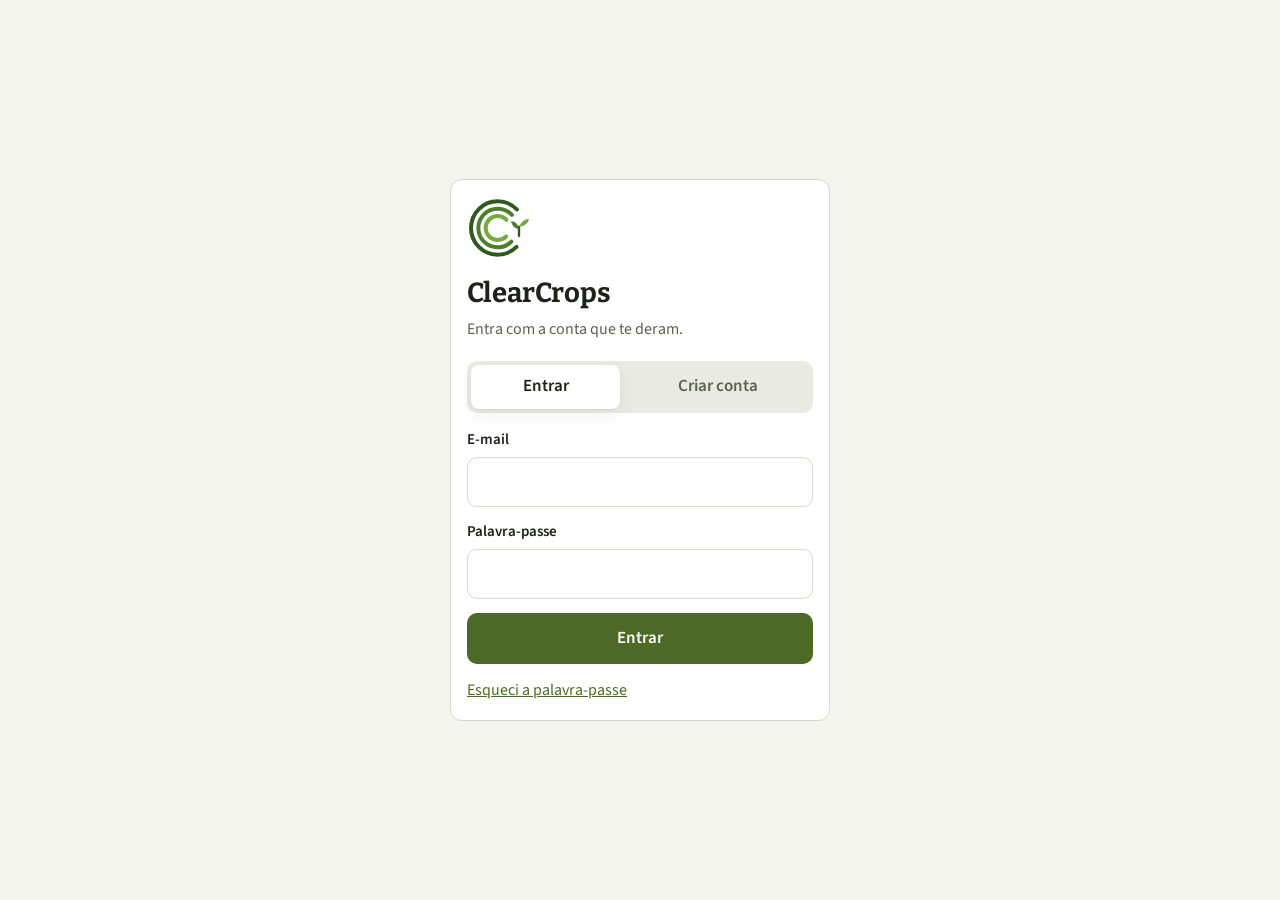
==== commit 3d0edf61: "Publicar 10f985551e704d81653de9328d78a31f1d2e2113" ====
--- a/index.html
+++ b/index.html
@@ -1,17 +1,17 @@
 <!doctype html>
 <html lang="pt-PT">
   <head>
+    <meta http-equiv="Content-Security-Policy" content="default-src 'self'; script-src 'self'; style-src 'self'; img-src 'self' data: blob: https://*.supabase.co; font-src 'self' data:; connect-src 'self' https://*.supabase.co wss://*.supabase.co; frame-src 'self' blob: https://*.supabase.co; worker-src 'self' blob:; object-src 'self' blob:; manifest-src 'self'; base-uri 'self'; form-action 'self'" />
     <meta charset="UTF-8" />
     <meta name="viewport" content="width=device-width, initial-scale=1, viewport-fit=cover" />
-    <meta name="theme-color" content="#4c6a25" />
-    <link rel="preconnect" href="https://fonts.googleapis.com" />
-    <link rel="preconnect" href="https://fonts.gstatic.com" crossorigin />
-    <link rel="stylesheet" href="https://fonts.googleapis.com/css2?family=Bitter:wght@600;700&family=Source+Sans+3:wght@400;600;700&display=swap" />
-    <link rel="icon" href="/icono.svg" />
-    <link rel="manifest" href="/manifest.webmanifest" />
-    <title>Grupo Rabala App</title>
-    <script type="module" crossorigin src="/assets/index-Cd6VQ3k7.js"></script>
-    <link rel="stylesheet" crossorigin href="/assets/index-CGFQxulY.css">
+    <meta name="theme-color" content="#2F5A1E" />
+    <link rel="icon" href="/icono.svg" type="image/svg+xml" />
+    <link rel="icon" href="/icono-192.png?v=2" sizes="192x192" type="image/png" />
+    <link rel="apple-touch-icon" href="/apple-touch-icon.png?v=2" />
+    <link rel="manifest" href="/manifest.webmanifest?v=2" />
+    <title>ClearCrops</title>
+    <script type="module" crossorigin src="/assets/index-C3HWPmfv.js"></script>
+    <link rel="stylesheet" crossorigin href="/assets/index-0V2f3V8n.css">
   </head>
   <body>
     <div id="root"></div>
--- a/assets/index-0V2f3V8n.css
+++ b/assets/index-0V2f3V8n.css
@@ -0,0 +1 @@
+@font-face{font-family:Bitter;font-style:normal;font-display:swap;font-weight:600;src:url(/assets/bitter-cyrillic-ext-600-normal-D4LdNtlu.woff2) format("woff2"),url(/assets/bitter-cyrillic-ext-600-normal-Be8gG0qY.woff) format("woff");unicode-range:U+0460-052F,U+1C80-1C8A,U+20B4,U+2DE0-2DFF,U+A640-A69F,U+FE2E-FE2F}@font-face{font-family:Bitter;font-style:normal;font-display:swap;font-weight:600;src:url(/assets/bitter-cyrillic-600-normal-BIB9ACnB.woff2) format("woff2"),url(/assets/bitter-cyrillic-600-normal-BROH5NoY.woff) format("woff");unicode-range:U+0301,U+0400-045F,U+0490-0491,U+04B0-04B1,U+2116}@font-face{font-family:Bitter;font-style:normal;font-display:swap;font-weight:600;src:url(/assets/bitter-vietnamese-600-normal-lEyTimI9.woff2) format("woff2"),url(/assets/bitter-vietnamese-600-normal-Dzobkwkh.woff) format("woff");unicode-range:U+0102-0103,U+0110-0111,U+0128-0129,U+0168-0169,U+01A0-01A1,U+01AF-01B0,U+0300-0301,U+0303-0304,U+0308-0309,U+0323,U+0329,U+1EA0-1EF9,U+20AB}@font-face{font-family:Bitter;font-style:normal;font-display:swap;font-weight:600;src:url(/assets/bitter-latin-ext-600-normal-DxC12ifL.woff2) format("woff2"),url(/assets/bitter-latin-ext-600-normal-BBOd3Y0T.woff) format("woff");unicode-range:U+0100-02BA,U+02BD-02C5,U+02C7-02CC,U+02CE-02D7,U+02DD-02FF,U+0304,U+0308,U+0329,U+1D00-1DBF,U+1E00-1E9F,U+1EF2-1EFF,U+2020,U+20A0-20AB,U+20AD-20C0,U+2113,U+2C60-2C7F,U+A720-A7FF}@font-face{font-family:Bitter;font-style:normal;font-display:swap;font-weight:600;src:url(/assets/bitter-latin-600-normal-B6efaj8C.woff2) format("woff2"),url(/assets/bitter-latin-600-normal-Bm9hnW4x.woff) format("woff");unicode-range:U+0000-00FF,U+0131,U+0152-0153,U+02BB-02BC,U+02C6,U+02DA,U+02DC,U+0304,U+0308,U+0329,U+2000-206F,U+20AC,U+2122,U+2191,U+2193,U+2212,U+2215,U+FEFF,U+FFFD}@font-face{font-family:Bitter;font-style:normal;font-display:swap;font-weight:700;src:url(/assets/bitter-cyrillic-ext-700-normal-BTfmN3R0.woff2) format("woff2"),url(/assets/bitter-cyrillic-ext-700-normal-YNYL6Z_6.woff) format("woff");unicode-range:U+0460-052F,U+1C80-1C8A,U+20B4,U+2DE0-2DFF,U+A640-A69F,U+FE2E-FE2F}@font-face{font-family:Bitter;font-style:normal;font-display:swap;font-weight:700;src:url(/assets/bitter-cyrillic-700-normal-DRYQFD3X.woff2) format("woff2"),url(/assets/bitter-cyrillic-700-normal-CM4zHj_N.woff) format("woff");unicode-range:U+0301,U+0400-045F,U+0490-0491,U+04B0-04B1,U+2116}@font-face{font-family:Bitter;font-style:normal;font-display:swap;font-weight:700;src:url(/assets/bitter-vietnamese-700-normal-lJqT1rDm.woff2) format("woff2"),url(/assets/bitter-vietnamese-700-normal-B5UdXa74.woff) format("woff");unicode-range:U+0102-0103,U+0110-0111,U+0128-0129,U+0168-0169,U+01A0-01A1,U+01AF-01B0,U+0300-0301,U+0303-0304,U+0308-0309,U+0323,U+0329,U+1EA0-1EF9,U+20AB}@font-face{font-family:Bitter;font-style:normal;font-display:swap;font-weight:700;src:url(/assets/bitter-latin-ext-700-normal-CpTulLlj.woff2) format("woff2"),url(/assets/bitter-latin-ext-700-normal-q5xBgpTW.woff) format("woff");unicode-range:U+0100-02BA,U+02BD-02C5,U+02C7-02CC,U+02CE-02D7,U+02DD-02FF,U+0304,U+0308,U+0329,U+1D00-1DBF,U+1E00-1E9F,U+1EF2-1EFF,U+2020,U+20A0-20AB,U+20AD-20C0,U+2113,U+2C60-2C7F,U+A720-A7FF}@font-face{font-family:Bitter;font-style:normal;font-display:swap;font-weight:700;src:url(/assets/bitter-latin-700-normal-1jQzrEdb.woff2) format("woff2"),url(/assets/bitter-latin-700-normal-BHV1FLDM.woff) format("woff");unicode-range:U+0000-00FF,U+0131,U+0152-0153,U+02BB-02BC,U+02C6,U+02DA,U+02DC,U+0304,U+0308,U+0329,U+2000-206F,U+20AC,U+2122,U+2191,U+2193,U+2212,U+2215,U+FEFF,U+FFFD}@font-face{font-family:"Source Sans 3";font-style:normal;font-display:swap;font-weight:400;src:url(/assets/source-sans-3-cyrillic-ext-400-normal-BwJdxs7r.woff2) format("woff2"),url(/assets/source-sans-3-cyrillic-ext-400-normal-BqOlcezh.woff) format("woff");unicode-range:U+0460-052F,U+1C80-1C8A,U+20B4,U+2DE0-2DFF,U+A640-A69F,U+FE2E-FE2F}@font-face{font-family:"Source Sans 3";font-style:normal;font-display:swap;font-weight:400;src:url(/assets/source-sans-3-cyrillic-400-normal-DjhbW-4D.woff2) format("woff2"),url(/assets/source-sans-3-cyrillic-400-normal-DkNBMcYd.woff) format("woff");unicode-range:U+0301,U+0400-045F,U+0490-0491,U+04B0-04B1,U+2116}@font-face{font-family:"Source Sans 3";font-style:normal;font-display:swap;font-weight:400;src:url(/assets/source-sans-3-greek-ext-400-normal-CpIwTHMM.woff2) format("woff2"),url(/assets/source-sans-3-greek-ext-400-normal-CN4VBqpr.woff) format("woff");unicode-range:U+1F00-1FFF}@font-face{font-family:"Source Sans 3";font-style:normal;font-display:swap;font-weight:400;src:url(/assets/source-sans-3-greek-400-normal-DZReXJla.woff2) format("woff2"),url(/assets/source-sans-3-greek-400-normal-DyO2Yfz5.woff) format("woff");unicode-range:U+0370-0377,U+037A-037F,U+0384-038A,U+038C,U+038E-03A1,U+03A3-03FF}@font-face{font-family:"Source Sans 3";font-style:normal;font-display:swap;font-weight:400;src:url(/assets/source-sans-3-vietnamese-400-normal-CwtaIDr2.woff2) format("woff2"),url(/assets/source-sans-3-vietnamese-400-normal-eMQk7hmk.woff) format("woff");unicode-range:U+0102-0103,U+0110-0111,U+0128-0129,U+0168-0169,U+01A0-01A1,U+01AF-01B0,U+0300-0301,U+0303-0304,U+0308-0309,U+0323,U+0329,U+1EA0-1EF9,U+20AB}@font-face{font-family:"Source Sans 3";font-style:normal;font-display:swap;font-weight:400;src:url(/assets/source-sans-3-latin-ext-400-normal-UNsKFIBq.woff2) format("woff2"),url(/assets/source-sans-3-latin-ext-400-normal-D5P-Ud2J.woff) format("woff");unicode-range:U+0100-02BA,U+02BD-02C5,U+02C7-02CC,U+02CE-02D7,U+02DD-02FF,U+0304,U+0308,U+0329,U+1D00-1DBF,U+1E00-1E9F,U+1EF2-1EFF,U+2020,U+20A0-20AB,U+20AD-20C4,U+2113,U+2C60-2C7F,U+A720-A7FF}@font-face{font-family:"Source Sans 3";font-style:normal;font-display:swap;font-weight:400;src:url(/assets/source-sans-3-latin-400-normal-DQi5PRDE.woff2) format("woff2"),url(/assets/source-sans-3-latin-400-normal-RR2C27NP.woff) format("woff");unicode-range:U+0000-00FF,U+0131,U+0152-0153,U+02BB-02BC,U+02C6,U+02DA,U+02DC,U+0304,U+0308,U+0329,U+2000-206F,U+20AC,U+2122,U+2191,U+2193,U+2212,U+2215,U+FEFF,U+FFFD}@font-face{font-family:"Source Sans 3";font-style:normal;font-display:swap;font-weight:600;src:url(/assets/source-sans-3-cyrillic-ext-600-normal-6AhwUnSr.woff2) format("woff2"),url(/assets/source-sans-3-cyrillic-ext-600-normal-Cjpx_pje.woff) format("woff");unicode-range:U+0460-052F,U+1C80-1C8A,U+20B4,U+2DE0-2DFF,U+A640-A69F,U+FE2E-FE2F}@font-face{font-family:"Source Sans 3";font-style:normal;font-display:swap;font-weight:600;src:url(/assets/source-sans-3-cyrillic-600-normal-BnFu5nHC.woff2) format("woff2"),url(/assets/source-sans-3-cyrillic-600-normal-CloKWf-q.woff) format("woff");unicode-range:U+0301,U+0400-045F,U+0490-0491,U+04B0-04B1,U+2116}@font-face{font-family:"Source Sans 3";font-style:normal;font-display:swap;font-weight:600;src:url(/assets/source-sans-3-greek-ext-600-normal-DynePNDL.woff2) format("woff2"),url(/assets/source-sans-3-greek-ext-600-normal-CnpzyT-3.woff) format("woff");unicode-range:U+1F00-1FFF}@font-face{font-family:"Source Sans 3";font-style:normal;font-display:swap;font-weight:600;src:url(/assets/source-sans-3-greek-600-normal-BSO157bq.woff2) format("woff2"),url(/assets/source-sans-3-greek-600-normal-B42bzTIr.woff) format("woff");unicode-range:U+0370-0377,U+037A-037F,U+0384-038A,U+038C,U+038E-03A1,U+03A3-03FF}@font-face{font-family:"Source Sans 3";font-style:normal;font-display:swap;font-weight:600;src:url(/assets/source-sans-3-vietnamese-600-normal-B2sTNYey.woff2) format("woff2"),url(/assets/source-sans-3-vietnamese-600-normal-BzH4Q14_.woff) format("woff");unicode-range:U+0102-0103,U+0110-0111,U+0128-0129,U+0168-0169,U+01A0-01A1,U+01AF-01B0,U+0300-0301,U+0303-0304,U+0308-0309,U+0323,U+0329,U+1EA0-1EF9,U+20AB}@font-face{font-family:"Source Sans 3";font-style:normal;font-display:swap;font-weight:600;src:url(/assets/source-sans-3-latin-ext-600-normal-AEyhgUpm.woff2) format("woff2"),url(/assets/source-sans-3-latin-ext-600-normal-D2VZAM8_.woff) format("woff");unicode-range:U+0100-02BA,U+02BD-02C5,U+02C7-02CC,U+02CE-02D7,U+02DD-02FF,U+0304,U+0308,U+0329,U+1D00-1DBF,U+1E00-1E9F,U+1EF2-1EFF,U+2020,U+20A0-20AB,U+20AD-20C4,U+2113,U+2C60-2C7F,U+A720-A7FF}@font-face{font-family:"Source Sans 3";font-style:normal;font-display:swap;font-weight:600;src:url(/assets/source-sans-3-latin-600-normal-DeckBYAU.woff2) format("woff2"),url(/assets/source-sans-3-latin-600-normal-Ck0n4g8U.woff) format("woff");unicode-range:U+0000-00FF,U+0131,U+0152-0153,U+02BB-02BC,U+02C6,U+02DA,U+02DC,U+0304,U+0308,U+0329,U+2000-206F,U+20AC,U+2122,U+2191,U+2193,U+2212,U+2215,U+FEFF,U+FFFD}@font-face{font-family:"Source Sans 3";font-style:normal;font-display:swap;font-weight:700;src:url(/assets/source-sans-3-cyrillic-ext-700-normal-BhUSqjb8.woff2) format("woff2"),url(/assets/source-sans-3-cyrillic-ext-700-normal-COA7LiPB.woff) format("woff");unicode-range:U+0460-052F,U+1C80-1C8A,U+20B4,U+2DE0-2DFF,U+A640-A69F,U+FE2E-FE2F}@font-face{font-family:"Source Sans 3";font-style:normal;font-display:swap;font-weight:700;src:url(/assets/source-sans-3-cyrillic-700-normal-CIuudVLB.woff2) format("woff2"),url(/assets/source-sans-3-cyrillic-700-normal-D_p3L75o.woff) format("woff");unicode-range:U+0301,U+0400-045F,U+0490-0491,U+04B0-04B1,U+2116}@font-face{font-family:"Source Sans 3";font-style:normal;font-display:swap;font-weight:700;src:url(/assets/source-sans-3-greek-ext-700-normal-Dd6uIcuy.woff2) format("woff2"),url(/assets/source-sans-3-greek-ext-700-normal-KTP46hTS.woff) format("woff");unicode-range:U+1F00-1FFF}@font-face{font-family:"Source Sans 3";font-style:normal;font-display:swap;font-weight:700;src:url(/assets/source-sans-3-greek-700-normal-C8Tp2qRF.woff2) format("woff2"),url(/assets/source-sans-3-greek-700-normal-C-sAg5NG.woff) format("woff");unicode-range:U+0370-0377,U+037A-037F,U+0384-038A,U+038C,U+038E-03A1,U+03A3-03FF}@font-face{font-family:"Source Sans 3";font-style:normal;font-display:swap;font-weight:700;src:url(/assets/source-sans-3-vietnamese-700-normal-Bgamivog.woff2) format("woff2"),url(/assets/source-sans-3-vietnamese-700-normal-W-J7ohm4.woff) format("woff");unicode-range:U+0102-0103,U+0110-0111,U+0128-0129,U+0168-0169,U+01A0-01A1,U+01AF-01B0,U+0300-0301,U+0303-0304,U+0308-0309,U+0323,U+0329,U+1EA0-1EF9,U+20AB}@font-face{font-family:"Source Sans 3";font-style:normal;font-display:swap;font-weight:700;src:url(/assets/source-sans-3-latin-ext-700-normal-6Xi0A2be.woff2) format("woff2"),url(/assets/source-sans-3-latin-ext-700-normal-C1ecyfgK.woff) format("woff");unicode-range:U+0100-02BA,U+02BD-02C5,U+02C7-02CC,U+02CE-02D7,U+02DD-02FF,U+0304,U+0308,U+0329,U+1D00-1DBF,U+1E00-1E9F,U+1EF2-1EFF,U+2020,U+20A0-20AB,U+20AD-20C4,U+2113,U+2C60-2C7F,U+A720-A7FF}@font-face{font-family:"Source Sans 3";font-style:normal;font-display:swap;font-weight:700;src:url(/assets/source-sans-3-latin-700-normal-CkzU-mV9.woff2) format("woff2"),url(/assets/source-sans-3-latin-700-normal-B-h9tW5h.woff) format("woff");unicode-range:U+0000-00FF,U+0131,U+0152-0153,U+02BB-02BC,U+02C6,U+02DA,U+02DC,U+0304,U+0308,U+0329,U+2000-206F,U+20AC,U+2122,U+2191,U+2193,U+2212,U+2215,U+FEFF,U+FFFD}:root{--papel: #f3f4ee;--panel: #ffffff;--hundido: #e9ebe2;--texto: #1d2318;--suave: #5b6452;--borde: #d6d9cc;--borde-fuerte: #b9bea9;--oliva: #4c6a25;--oliva-claro: #e3ead4;--sobre-acento: #ffffff;--cobre: #a8561f;--verde: #2f7a3a;--verde-fondo: #dcefdc;--rojo: #b3261e;--rojo-fondo: #f8dcd9;--ambar: #8a5d00;--ambar-fondo: #f6ead0;--sombra: 0 1px 2px rgb(29 35 24 / .06), 0 6px 18px rgb(29 35 24 / .06);--radio: 12px;color-scheme:light;--f-titulo: "Bitter", Georgia, "Times New Roman", serif;--f-texto: "Source Sans 3", -apple-system, BlinkMacSystemFont, "Segoe UI", Roboto, sans-serif;--f-numero: "IBM Plex Mono", ui-monospace, "SF Mono", Consolas, monospace;--azul: var(--oliva);--azul-claro: var(--oliva-claro);--fondo: var(--papel);--tarjeta: var(--panel)}*{box-sizing:border-box}body{margin:0;font-family:var(--f-texto);font-size:17px;line-height:1.5;background:var(--fondo);color:var(--texto);-webkit-font-smoothing:antialiased}button{font:inherit;cursor:pointer}input,select,textarea{font:inherit}.cabecera{position:sticky;top:0;z-index:10;display:flex;align-items:center;gap:12px;padding:12px 16px;padding-top:max(12px,env(safe-area-inset-top));background:var(--panel);border-bottom:1px solid var(--borde)}.cabecera h1{font-size:18.5px;margin:0;flex:1}.marca-cliente{display:flex;align-items:center;gap:8px;min-width:0}.icone-cliente{height:30px;width:auto;max-width:90px;object-fit:contain;flex:none}.cliente-com-logo{display:inline-flex;flex-direction:column;align-items:center;gap:1px;flex:none}.cliente-com-logo .icone-cliente{height:38px}.nome-sob-logo{font-size:13px;line-height:1.1;white-space:nowrap}.marca-produto{font-size:12px;font-weight:500;color:var(--suave);letter-spacing:.02em;padding-left:8px;border-left:1px solid var(--borde);white-space:nowrap}.cabecera .usuario{font-size:15px;color:var(--suave)}.selo-demo{margin-left:8px;padding:2px 8px;border-radius:6px;font-size:12px;font-weight:700;letter-spacing:.05em;vertical-align:middle;background:#b45309;color:#fff}.contenido{padding:16px;max-width:1100px;margin:0 auto}.pila{display:flex;flex-direction:column;gap:16px}.tarjeta{background:var(--panel);border:1px solid var(--borde);border-radius:var(--radio);padding:16px}label{display:block;font-size:15px;font-weight:600;margin-bottom:6px}.campo{margin-bottom:14px}.campo input,.campo select,.campo textarea{width:100%;padding:11px 12px;border:1px solid var(--borde);border-radius:10px;background:var(--panel);color:var(--texto)}.campo input:focus,.campo select:focus,.campo textarea:focus{outline:2px solid var(--azul);outline-offset:-1px;border-color:var(--azul)}.rejilla{display:grid;grid-template-columns:1fr 1fr;gap:0 12px}.ayuda{font-size:14px;color:var(--suave);margin:-8px 0 14px}.boton{display:inline-flex;align-items:center;justify-content:center;gap:8px;padding:12px 18px;border-radius:10px;border:1px solid transparent;background:var(--oliva);color:var(--sobre-acento);font-weight:600;width:100%}.boton:disabled{opacity:.55;cursor:not-allowed}.boton.secundario{background:var(--panel);color:var(--texto);border-color:var(--borde)}.boton.verde{background:var(--verde);color:var(--sobre-acento)}.boton.rojo{background:var(--rojo);color:var(--sobre-acento)}.boton.auto{width:auto}.boton.pequeno{padding:8px 12px;font-size:16px}.captura{display:flex;flex-direction:column;align-items:center;justify-content:center;gap:10px;padding:32px 16px;border:2px dashed var(--borde-fuerte);border-radius:var(--radio);background:var(--azul-claro);color:var(--azul);font-weight:600;text-align:center}.previsualizacion{width:100%;border-radius:var(--radio);border:1px solid var(--borde);display:block}.estado{display:inline-block;padding:3px 10px;border-radius:999px;font-size:14px;font-weight:700;white-space:nowrap}.estado.pendiente{background:var(--ambar-fondo);color:var(--ambar)}.estado.validada{background:var(--verde-fondo);color:var(--verde)}.estado.rechazada{background:var(--rojo-fondo);color:var(--rojo)}.aviso{padding:12px 14px;border-radius:10px;font-size:16px;margin-bottom:14px}.aviso.error{background:var(--rojo-fondo);color:var(--rojo)}.aviso.ok{background:var(--verde-fondo);color:var(--verde)}.aviso.info{background:var(--azul-claro);color:var(--azul)}.fila-factura{display:flex;gap:12px;align-items:center;padding:12px 0;border-bottom:1px solid var(--borde)}.fila-factura:last-child{border-bottom:0}.fila-factura .principal{flex:1;min-width:0}.fila-factura .proveedor{font-weight:600;white-space:nowrap;overflow:hidden;text-overflow:ellipsis}.fila-factura .meta{font-size:15px;color:var(--suave)}.fila-factura .importe{font-weight:700;white-space:nowrap}.filtros{display:flex;flex-wrap:wrap;gap:8px;align-items:center;margin-bottom:4px}.filtros input,.filtros select{padding:9px 11px;border:1px solid var(--borde);border-radius:10px;background:var(--panel);color:var(--texto)}.filtros input[type=search]{flex:1;min-width:180px}.resumen{display:flex;gap:12px;flex-wrap:wrap}.resumen .dato{flex:1;min-width:130px;background:var(--panel);border:1px solid var(--borde);border-radius:var(--radio);padding:14px}.resumen .dato .cifra{font-size:25.5px;font-weight:700}.resumen .dato .etiqueta{font-size:15px;color:var(--suave)}.vacio{text-align:center;color:var(--suave);padding:28px 12px}.telon{position:fixed;top:0;right:0;bottom:0;left:0;background:#0f141e8c;display:flex;align-items:flex-end;justify-content:center;z-index:50}.ficha{background:var(--panel);width:100%;max-width:620px;max-height:92vh;overflow:auto;border-radius:16px 16px 0 0;padding:18px}.ficha dl{display:grid;grid-template-columns:auto 1fr;gap:8px 16px;margin:0 0 16px;font-size:16px}.ficha dt{color:var(--suave)}.ficha dd{margin:0;text-align:right;font-weight:600}.ficha img{width:100%;border-radius:10px;border:1px solid var(--borde);margin-bottom:14px}.acciones{display:flex;gap:10px}@media (min-width: 720px){.telon{align-items:center}.ficha{border-radius:16px}}.centrado{min-height:100dvh;display:flex;align-items:center;justify-content:center;padding:20px}.acceso{width:100%;max-width:380px}.acceso .logo-acesso{display:block;width:64px;height:64px;margin:0 0 12px}.acceso h1{font-size:23px;margin:0 0 4px}.acceso p.sub{margin:0 0 20px;color:var(--suave);font-size:16px}.enlace{background:none;border:0;color:var(--azul);padding:0;font-size:16px;text-decoration:underline}.pestanas{display:flex;flex-wrap:wrap;gap:6px;background:var(--hundido);padding:4px;border-radius:10px;margin-bottom:16px}.pestanas button{flex:1 1 auto;min-width:96px;white-space:nowrap;border:0;background:transparent;padding:9px;border-radius:8px;font-weight:600;color:var(--suave)}.pestanas button[aria-selected=true]{background:var(--panel);color:var(--texto);box-shadow:var(--sombra)}.pestanas.sistemas{margin-bottom:8px}.pestanas.sistemas button[aria-pressed=true]{background:var(--verde);color:var(--sobre-acento);box-shadow:var(--sombra)}.globo{display:inline-block;min-width:18px;padding:0 5px;margin-left:6px;background:var(--ambar-fondo);color:var(--ambar);border-radius:999px;font-size:12.5px;font-weight:700;line-height:18px}.sociedad{padding:14px 0;border-bottom:1px solid var(--borde)}.sociedad:last-child{border-bottom:0}.sociedad-cabecera{display:flex;align-items:flex-start;gap:12px;margin-bottom:10px}.sociedad-cabecera>div:first-child{flex:1;min-width:0}.etiqueta-campo{font-size:14px;font-weight:600;color:var(--suave);margin-bottom:6px}.fichas{display:flex;flex-wrap:wrap;gap:6px}.ficha-boton{border:1px solid var(--borde);background:var(--panel);color:var(--suave);border-radius:999px;padding:5px 12px;font-size:15px}.ficha-boton.activa{background:var(--azul-claro);border-color:var(--azul);color:var(--azul);font-weight:600}.fila-factura{width:100%;background:none;border:0;border-bottom:1px solid var(--borde);text-align:left}.estado.por-conferir{background:var(--azul-claro);color:var(--azul)}.globo.rojo{background:var(--rojo-fondo);color:var(--rojo)}.titulo-fila{display:flex;align-items:flex-start;gap:12px}.titulo-fila>div:first-child{flex:1;min-width:0}.titulo-doc{font-size:19.5px;margin:0 0 2px}.importe.grande{font-size:23px;font-weight:700}.vacio.pequeno{padding:16px;font-size:15.5px}.fila-guia{display:flex;gap:12px;align-items:center;padding:11px 16px;border-bottom:1px solid var(--borde)}.fila-guia:last-child{border-bottom:0}.fila-guia .principal{flex:1;min-width:0}.etiqueta-ia{margin-left:7px;font-size:12px;font-weight:700;letter-spacing:.03em;text-transform:uppercase;color:var(--azul);background:var(--azul-claro);border-radius:4px;padding:1px 5px;white-space:nowrap}.marca-aviso{margin-left:7px;font-size:14px;font-weight:600;color:var(--rojo);white-space:nowrap}.pila-avisos{display:flex;flex-direction:column;gap:8px}.pila-avisos .aviso{display:block}.pila-avisos .aviso b{display:block;margin-bottom:4px}.tabla-descuadre{width:100%;border-collapse:collapse;margin-top:6px;font-size:15px}.tabla-descuadre th,.tabla-descuadre td{text-align:right;padding:4px 6px}.tabla-descuadre th:first-child,.tabla-descuadre td:first-child{text-align:left}.tabla-descuadre th{font-weight:600;opacity:.75;border-bottom:1px solid currentColor}.tabla-descuadre td{font-variant-numeric:tabular-nums}.tabla-descuadre .mas,.tabla-descuadre .menos{font-weight:700}.lineas{border:1px solid var(--borde);border-radius:10px;padding:10px}.lineas-cabecera,.linea{display:grid;grid-template-columns:70px 1fr 66px 52px 26px;gap:6px;align-items:center}.lineas-cabecera{font-size:12.5px;font-weight:600;letter-spacing:.04em;text-transform:uppercase;color:var(--suave);margin-bottom:6px}.lineas-cabecera .der{text-align:right}.linea{margin-bottom:6px}.linea input{width:100%;padding:7px 8px;border:1px solid var(--borde);border-radius:7px;font-size:16px;background:var(--panel);color:var(--texto)}.linea input.der{text-align:right;font-variant-numeric:tabular-nums}.linea .quitar{border:0;background:none;color:var(--suave);font-size:22px;line-height:1;padding:0;cursor:pointer}.linea .quitar:hover{color:var(--rojo)}.ficha-estatica{border:1px solid var(--borde);background:var(--azul-claro);color:var(--azul);border-radius:999px;padding:4px 11px;font-size:15px;font-weight:600}.fila-factura.estatica{cursor:default}.captura-zona{border:1.5px dashed var(--borde);border-radius:var(--radio);background:var(--azul-claro);padding:22px 16px;text-align:center}.captura-titulo{font-weight:600;color:var(--azul);font-size:17px}.captura-ayuda{margin:4px 0 14px;font-size:14.5px;color:var(--suave)}.captura-botones{display:flex;gap:8px;justify-content:center;flex-wrap:wrap}.captura-botones .boton{flex:1 1 150px;max-width:220px}.tarjeta-pdf{display:flex;align-items:center;gap:12px;flex-wrap:wrap;border:1px solid var(--borde);border-radius:var(--radio);background:var(--panel);padding:14px;color:var(--rojo)}.tarjeta-pdf svg{flex:none}.tarjeta-pdf .principal{flex:1 1 140px;min-width:0;color:var(--texto)}.tarjeta-pdf .proveedor{overflow-wrap:anywhere}.tarjeta-pdf .boton{flex:none;white-space:nowrap}@media (max-width: 420px){.tarjeta-pdf .boton{flex:1 0 100%}}.visor-pdf{display:flex;flex-direction:column;gap:6px;align-items:flex-start}.visor-pdf iframe{width:100%;border:1px solid var(--borde);border-radius:10px;background:#fff}.visor-encaixado{padding:0 16px 14px}.fila-persona{display:flex;gap:10px;align-items:center;flex-wrap:wrap;padding:12px 16px;border-bottom:1px solid var(--borde)}.fila-persona:last-child{border-bottom:0}.fila-persona .principal{flex:1 1 180px;min-width:0}.fila-persona.apagada .principal{opacity:.55}select.mini{padding:6px 8px;border:1px solid var(--borde);border-radius:8px;background:var(--panel);font-size:15px}.cabecera .conmutador{display:flex;gap:3px;background:var(--fondo);border:1px solid var(--borde);padding:3px;border-radius:9px}.cabecera .conmutador button{border:0;background:none;padding:6px 12px;border-radius:6px;font-size:15px;font-weight:600;color:var(--suave);cursor:pointer}.cabecera .conmutador button[aria-pressed=true]{background:var(--panel);color:var(--texto);box-shadow:var(--sombra, 0 1px 2px rgba(0,0,0,.08))}@media (max-width: 560px){.cabecera{flex-wrap:wrap}.cabecera .conmutador{order:3;width:100%}.cabecera h1.marca-cliente{flex:none}.cabecera .usuario{flex:1;min-width:0;text-align:right;font-size:13px;line-height:1.25}}.tabla-artigos{width:100%;border-collapse:collapse;font-size:15.5px}.tabla-artigos th,.tabla-artigos td{text-align:left;padding:7px 12px;border-bottom:1px solid var(--borde)}.tabla-artigos tr:last-child td{border-bottom:0}.tabla-artigos th{font-size:12.5px;font-weight:600;letter-spacing:.04em;text-transform:uppercase;color:var(--suave)}.tabla-artigos .der{text-align:right;font-variant-numeric:tabular-nums}.aviso.bloque{display:block}.aviso.bloque b{display:block;margin-bottom:5px}.detalle-duplicado{font-size:15.5px;margin-top:2px}.ayuda{font-size:14.5px;color:var(--suave);margin:-6px 0 12px}.elector{display:flex;gap:8px;margin-bottom:14px}.elector button{flex:1;border:1px solid var(--borde);background:var(--panel);border-radius:var(--radio);padding:12px 10px;cursor:pointer;text-align:left}.elector button[aria-pressed=true]{border-color:var(--azul);background:var(--azul-claro)}.elector .que{display:block;font-weight:600;font-size:16.5px}.elector button[aria-pressed=true] .que{color:var(--azul)}.elector .cuando{display:block;font-size:14px;color:var(--suave);margin-top:2px}.interruptor{display:inline-flex;align-items:center;gap:7px;font-size:15.5px;color:var(--suave);cursor:pointer;margin:0;font-weight:400;text-transform:none;letter-spacing:0}.interruptor input{width:16px;height:16px;accent-color:var(--azul);cursor:pointer}.tarjeta.plana>.interruptor{padding:12px 16px;border-bottom:1px solid var(--borde);width:100%}.caixa-validar{margin-top:14px;padding:12px 14px;border:1px solid var(--borde);border-radius:var(--radio);background:var(--azul-claro)}.caixa-validar .interruptor{font-weight:600;color:var(--texto);align-items:flex-start}.caixa-validar .ayuda{margin:6px 0 0 23px}.aviso-instalar{margin-bottom:14px}.aviso-instalar .interruptor{font-weight:600;color:var(--texto);align-items:flex-start}.aviso-instalar .ayuda{margin:6px 0 0}.fila-con-accion{display:flex;gap:10px;align-items:center;border-bottom:1px solid var(--borde)}.fila-con-accion:last-child{border-bottom:0}.fila-con-accion .fila-factura{border-bottom:0}.fila-con-accion>.boton{flex:0 0 auto}.barra-voltar{display:flex;align-items:center;gap:10px;padding:8px 16px 0;max-width:720px;margin:0 auto}.titulo-zona{font-weight:600;font-size:17px}.ayuda.centro{text-align:center;margin:10px 0 2px}.menu-grande{display:grid;gap:14px}.menu-grande .cartao{display:grid;grid-template-columns:52px 1fr;grid-template-rows:auto auto;gap:2px 14px;align-items:center;text-align:left;padding:20px 18px;border:1px solid var(--borde);border-radius:16px;background:var(--tarjeta);color:inherit;cursor:pointer;font:inherit}.menu-grande .cartao:active{transform:scale(.99)}.menu-grande .icone{grid-row:1 / 3;font-size:39px;text-align:center}.menu-grande .que{font-size:19.5px;font-weight:650;display:flex;align-items:center;gap:8px}.menu-grande .cuando{font-size:15px;color:var(--suave)}.titulillo{font-size:14px;text-transform:uppercase;letter-spacing:.04em;color:var(--suave);font-weight:650;margin:0 0 8px}.origens{display:grid;gap:6px;margin:6px 0 10px}.linha-origem{display:flex;align-items:center;gap:10px;padding:8px 10px;border:1px solid var(--borde);border-radius:10px}.linha-origem .interruptor{flex:1;margin:0;align-items:center}.linha-origem .meta{display:block;font-size:14px;color:var(--suave)}.linha-origem.travada{opacity:.45}.kg-origem{width:96px;text-align:right}.kg-origem:disabled{background:var(--fondo)}.ok-texto{color:var(--verde)}.lista-avisos{margin:6px 0 0;padding-left:18px;font-size:14.5px}.lista-avisos li{margin:3px 0}h1,h2,h3,.cabecera h1,.acceso h1,.titulo-doc,.menu-grande .que{font-family:var(--f-titulo);text-wrap:balance}.cabecera h1{font-size:19.5px;font-weight:700}.acceso h1{font-size:27.5px}.importe,.resumen .dato .cifra,.tabla-artigos .der,.linea input.der,.tabla-descuadre td,.kg-origem{font-variant-numeric:tabular-nums;font-feature-settings:"tnum"}.importe,.resumen .dato .cifra{font-weight:700}.titulillo,.lineas-cabecera,.tabla-artigos th{letter-spacing:.06em}.cabecera{background:color-mix(in srgb,var(--papel) 92%,transparent);-webkit-backdrop-filter:blur(6px);backdrop-filter:blur(6px)}.tarjeta{box-shadow:none}.estado{display:inline-flex;align-items:center;gap:5px}.estado:before{content:"";width:6px;height:6px;border-radius:50%;background:currentColor}.boton{transition:filter .15s,background .15s}.boton:hover:not(:disabled){filter:brightness(1.07)}.boton.secundario:hover:not(:disabled){background:var(--hundido);filter:none}.fila-factura:hover,.fila-guia:hover{background:color-mix(in srgb,var(--hundido) 60%,transparent)}.fila-factura.estatica:hover{background:none}.menu-grande .cartao{box-shadow:var(--sombra);transition:border-color .15s}.menu-grande .cartao:hover,.ficha-boton.activa,.elector button[aria-pressed=true]{border-color:var(--oliva)}:focus-visible{outline:2px solid var(--oliva);outline-offset:2px}.campo input:focus,.campo select:focus,.campo textarea:focus{outline:2px solid var(--oliva);border-color:var(--oliva)}input[type=checkbox],input[type=radio]{accent-color:var(--oliva)}.ficha{box-shadow:var(--sombra)}@media (prefers-reduced-motion: reduce){*{transition:none!important}}.seletor-parcelas .linha-seletor{display:flex;flex-wrap:wrap;gap:8px;align-items:center;margin-bottom:8px}.seletor-parcelas .linha-seletor .ayuda{margin:0 0 0 auto;font-variant-numeric:tabular-nums}.zonas{display:grid;gap:6px}.zona{border:1px solid var(--borde);border-radius:10px;background:var(--panel)}.zona.cheia{background:var(--oliva-claro);border-color:var(--oliva)}.zona-cab{display:flex;align-items:center;gap:4px;padding-left:10px}.zona-cab input[type=checkbox],.zona-parcelas input[type=checkbox]{width:22px;height:22px;accent-color:var(--oliva);flex:none;margin:0}.zona-abrir{flex:1;display:flex;align-items:center;gap:8px;min-height:48px;padding:6px 10px;background:none;border:0;font:inherit;color:inherit;text-align:left;cursor:pointer}.zona-abrir:after{content:"▸";color:var(--suave)}.zona-abrir[aria-expanded=true]:after{content:"▾"}.zona-nome{font-weight:600}.zona-ha{margin-left:auto;color:var(--suave);font-size:15px;text-align:right;font-variant-numeric:tabular-nums}.zona-parcelas{padding:0 12px 8px 14px;border-top:1px solid var(--borde)}.zona-parcelas label{display:flex;align-items:center;gap:10px;min-height:44px;border-bottom:1px solid var(--hundido);cursor:pointer}.zona-parcelas label:last-child{border-bottom:0}.inv{margin-left:6px;font-size:12px;font-weight:700;color:var(--cobre);background:var(--ambar-fondo);border-radius:4px;padding:0 5px;letter-spacing:.03em;vertical-align:middle}.linha-produto{padding:10px 0;border-bottom:1px solid var(--hundido)}.linha-produto:last-of-type{border-bottom:0}.linha-produto select,.linha-produto input{width:100%}.linha-dose{display:grid;grid-template-columns:1fr 1.4fr auto;gap:8px;margin-top:8px}.linha-produto .ayuda{margin:6px 0 0}.tabla-ordem{width:100%;border-collapse:collapse;margin-top:10px;font-size:16px}.tabla-ordem th{text-align:left;font-size:14px;color:var(--suave);font-weight:600;border-bottom:1px solid var(--borde);padding:4px 6px 4px 0}.tabla-ordem td{padding:6px 6px 6px 0;border-bottom:1px solid var(--hundido);vertical-align:top;font-variant-numeric:tabular-nums}.tabla-ordem td.n{text-align:right;white-space:nowrap}.tabla-ordem tr.suave td{color:var(--suave);font-size:15px}.ficha-ordem{border:2px solid var(--oliva)}.ficha-ordem-cab{display:flex;gap:10px;align-items:flex-start;justify-content:space-between}.ficha-ordem-cab .ayuda{margin:2px 0 0}.zona-linha{margin:6px 0}.aviso.aviso-obs{background:var(--ambar-fondo);color:var(--texto);margin-top:10px}.acciones.envolver{flex-wrap:wrap}.acciones.envolver .boton{flex:1 1 160px}.custo-cab{display:flex;align-items:baseline;justify-content:space-between;gap:10px}.custo-cab .titulillo{margin:0}.cifra-media{font-size:22px;font-weight:700;font-variant-numeric:tabular-nums}.linha-produto select,.linha-produto input,.contenido>select,.tarjeta>select{width:100%;padding:11px 12px;border:1px solid var(--borde);border-radius:10px;background:var(--panel);color:var(--texto)}.classificar{margin-bottom:14px}.classificar-cab{display:flex;flex-wrap:wrap;align-items:center;gap:8px 12px;margin-bottom:10px}.classificar-cab .titulillo{margin:0}.classificar-editor .elector{margin-bottom:12px}.linhas-reparto{display:grid;gap:8px}.linha-reparto{border:1px solid var(--borde);border-radius:10px;padding:10px 12px;background:var(--panel)}.lr-cab{display:flex;align-items:center;gap:8px;margin-bottom:8px}.lr-desc{font-weight:600}.lr-cab input{flex:1}.lr-campos{display:grid;grid-template-columns:1fr 1fr;gap:10px}.lr-campos label{font-size:13px;color:var(--suave);margin:0}.linha-reparto input,.linha-reparto select{width:100%;padding:10px 12px;border:1px solid var(--borde);border-radius:8px;background:var(--panel);color:var(--texto)}.linha-reparto input.num{text-align:right;font-variant-numeric:tabular-nums;margin-top:4px;font-size:17px;color:var(--texto)}.linha-reparto select{margin-top:8px}.busca-produto{position:relative}.busca-produto input[type=search]{width:100%;padding:11px 12px;border:1px solid var(--borde);border-radius:10px;background:var(--panel);color:var(--texto)}.busca-lista{margin-top:4px;border:1px solid var(--borde);border-radius:10px;background:var(--panel);box-shadow:var(--sombra);padding:4px}.busca-lista button[role=option]{display:flex;width:100%;justify-content:space-between;gap:8px;text-align:left;padding:10px;min-height:44px;border:0;border-radius:8px;background:none;font:inherit;color:inherit;cursor:pointer}.busca-lista button[role=option]:hover,.busca-lista button[aria-selected=true]{background:var(--oliva-claro)}.busca-meta{color:var(--suave);font-size:14px;white-space:nowrap}.busca-lista .ayuda{margin:8px 10px}.busca-nova{border-top:1px solid var(--hundido);margin-top:4px;padding:8px 6px 4px}.busca-nova-titulo{display:block;font-weight:600;margin-bottom:6px}.busca-nova-linha{display:flex;gap:8px}.busca-nova-linha select{flex:1;padding:8px 10px;border:1px solid var(--borde);border-radius:8px;background:var(--panel)}.fila-tarifa{display:grid;grid-template-columns:1fr 96px auto;gap:8px;align-items:center;padding:8px 0;border-bottom:1px solid var(--hundido)}.fila-tarifa:last-of-type{border-bottom:0}.fila-tarifa label{margin:0;font-weight:600}.fila-tarifa input{width:100%;padding:9px 10px;border:1px solid var(--borde);border-radius:8px;background:var(--panel);text-align:right}.ia-estimado{font-size:30px;font-weight:700}.ia-meta{color:var(--suave);font-size:14.5px;margin:0}.parcela-custo{background:var(--panel);border:1px solid var(--borde);border-radius:var(--radio);margin-bottom:10px}.parcela-custo>button{all:unset;box-sizing:border-box;display:block;width:100%;padding:14px 16px;cursor:pointer}.parcela-custo>button:focus-visible{outline:2px solid var(--oliva);outline-offset:-2px;border-radius:var(--radio)}.nome-parcela{font-weight:700}.eurkg{font-weight:700;font-size:18px;white-space:nowrap;font-variant-numeric:tabular-nums}.numeros-parcela{display:flex;flex-wrap:wrap;gap:4px 16px;font-size:15px;margin-top:6px;font-variant-numeric:tabular-nums}.numeros-parcela b{font-weight:600}.mau{color:var(--rojo)}.justo{color:var(--ambar)}.bom{color:var(--verde)}.barra-custo{position:relative;height:8px;background:var(--hundido);border-radius:4px;margin-top:10px}.barra-custo .enche{position:absolute;inset:0 auto 0 0;border-radius:4px;background:var(--suave)}.barra-custo .enche.mau{background:var(--rojo)}.barra-custo .enche.justo{background:var(--ambar)}.barra-custo .enche.bom{background:var(--verde)}.barra-custo .marca{position:absolute;top:-4px;bottom:-4px;width:2px;background:var(--texto)}.detalhe-parcela{padding:0 16px 14px}.etiq-custo{font-weight:600}.etiq-custo.mau,.etiq-custo.justo,.etiq-custo.bom{padding:1px 8px;border-radius:999px;font-size:14px}.etiq-custo.mau{background:var(--rojo-fondo)}.etiq-custo.justo{background:var(--ambar-fondo)}.etiq-custo.bom{background:var(--verde-fondo)}.rega-semana{display:flex;align-items:center;justify-content:space-between;gap:8px;font-weight:600}.rega-tabela-envolve{overflow-x:auto;margin:0 -4px}.rega-tabela{border-collapse:collapse;width:100%;font-size:13.5px}.rega-tabela th,.rega-tabela td{border-bottom:1px solid var(--linea, #e3e5dc);padding:4px 3px;text-align:center;white-space:nowrap}.rega-tabela th[scope=row]{text-align:left;white-space:normal;min-width:110px}.rega-tabela .forte,.rega-adubo .forte,.rega-turno-ajuste .forte{font-weight:700}.rega-tabela.editar input{width:42px;padding:4px 2px;text-align:center;font-size:14px}.rega-sub{display:block;color:var(--suave);font-size:12px;font-weight:400}.rega-adubo ul{margin:4px 0 8px;padding-left:18px;font-size:14px}.rega-adubo-editar{border:1px solid var(--linea, #e3e5dc);border-radius:10px;padding:10px;margin-bottom:8px}.rega-escolhas{display:flex;flex-wrap:wrap;gap:4px 12px;margin:6px 0}.rega-dias{display:flex;gap:4px;flex-wrap:wrap;margin:6px 0}.rega-dias button{border:1px solid var(--linea, #d6d9cc);background:transparent;border-radius:8px;padding:5px 8px;font-size:13.5px}.rega-dias button[aria-pressed=true]{background:var(--verde, #4c6a25);color:#fff;border-color:transparent}.rega-nota{white-space:pre-wrap;background:var(--fondo-suave, #f3f4ee);border-radius:8px;padding:8px 10px;margin:0}.rega-turno-ajuste{border-bottom:1px solid var(--linea, #e3e5dc);padding:8px 0}.rega-tabela.plano td{vertical-align:top;min-width:64px}.rega-h{display:block;font-size:12px;white-space:nowrap}.rega-celula-adubo{display:block;font-size:12px;white-space:nowrap;color:var(--verde, #4c6a25);font-weight:700;margin-top:2px}.rega-celula-adubo.alerta{color:#b3261e}.rega-tabela.quadro td,.rega-tabela.quadro th{font-size:12.5px}.rega-tabela.quadro th[scope=row]{white-space:nowrap;color:var(--suave);font-weight:600}.rega-totais{margin:0;padding-left:18px}.azeite-cab{display:flex;justify-content:space-between;align-items:baseline;gap:10px}.azeite-cab .titulillo{margin:0}.azeite-numeros{display:grid;grid-template-columns:repeat(4,1fr);gap:6px;margin:10px 0 6px}.azeite-numeros div{background:var(--panel);border:1px solid var(--borde);border-radius:var(--radio);padding:6px;min-width:0}.azeite-numeros b{display:block;font-size:15px;font-variant-numeric:tabular-nums;white-space:nowrap}.analise-hs{display:block;font-size:12px;font-weight:400;color:var(--suave);text-align:right;line-height:1.3}.azeite-numeros span{display:block;font-size:12px;line-height:1.25;color:var(--suave)}@media (min-width: 760px){.azeite-numeros{grid-template-columns:repeat(8,1fr)}}.azeite-notas{margin:0}.azeite-parcela{border-top:1px solid var(--borde);margin-top:12px;padding-top:12px}.grafico-anos{display:flex;align-items:flex-end;gap:10px;height:170px;padding:6px 2px 0;border-bottom:1px solid var(--borde-fuerte)}.grafico-anos .coluna{flex:1;display:flex;flex-direction:column;align-items:center;justify-content:flex-end;height:100%;min-width:0}.grafico-anos .barra{width:100%;max-width:56px;border-radius:4px 4px 0 0;background:var(--oliva)}.grafico-anos .barra.azeite{background:var(--cobre)}.grafico-anos .barra.em-curso{background:transparent;border:2px dashed var(--oliva);border-bottom:0}.grafico-anos .barra.azeite.em-curso{border-color:var(--cobre)}.grafico-anos .valor{font-size:13px;font-weight:600;font-variant-numeric:tabular-nums;margin-bottom:3px;white-space:nowrap}.grafico-eixo{display:flex;gap:10px;padding:4px 2px 0}.grafico-eixo span{flex:1;text-align:center;font-size:13px;color:var(--suave)}.barra-orcamento{position:relative;height:16px;background:var(--hundido);border-radius:4px;margin:4px 0 2px}.barra-orcamento .gasto{position:absolute;left:0;top:0;bottom:0;border-radius:4px;background:var(--oliva)}.barra-orcamento .gasto.acima{background:var(--cobre)}.barra-orcamento .previsto{position:absolute;left:0;top:-3px;bottom:-3px;border:2px dashed var(--suave);border-radius:4px}.importe.negativo,.cifra.negativo{color:var(--rojo)}.fila-cobro{display:grid;grid-template-columns:auto 1fr 90px auto;gap:6px;align-items:center}.numero-curto{width:70px}.grelha-ocupacao{overflow-x:auto;-webkit-overflow-scrolling:touch}.grelha-ocupacao table{border-collapse:collapse;font-size:13px}.grelha-ocupacao th,.grelha-ocupacao td{border:1px solid var(--borde);padding:3px 4px;text-align:center;min-width:24px}.grelha-ocupacao tbody th{text-align:left;white-space:nowrap;position:sticky;left:0;background:var(--panel)}.grelha-ocupacao th.hoje{background:var(--verde-fondo)}.grelha-ocupacao td.ocupado{background:var(--verde);color:var(--sobre-acento);font-weight:600}.grelha-ocupacao td.ocupado.evento{background:#8a6d1f}.grelha-ocupacao tr.totais td,.grelha-ocupacao tr.totais th{font-weight:600;background:var(--fondo, #f4f4ef)}.fila-cobro input{min-width:0;width:100%;box-sizing:border-box}.grelha-ocupacao tr>:first-child{position:sticky;left:0;background:var(--panel);z-index:1;text-align:left;white-space:nowrap}.rejilla input[type=date]{min-width:0;width:100%;box-sizing:border-box}.barra-acoes{display:flex;justify-content:flex-end;align-items:center;gap:16px;flex-wrap:wrap}.barra-acoes .interruptor{margin-right:auto}.gestao-dupla{display:grid;grid-template-columns:minmax(0,3fr) minmax(340px,2fr);gap:16px;align-items:start}@media (max-width: 900px){.gestao-dupla{grid-template-columns:1fr}}.tabela-gestao{width:100%;border-collapse:collapse;font-size:15px}.tabela-gestao th{text-align:left;font-size:13px;color:var(--suave);font-weight:600;padding:8px 10px;border-bottom:1px solid var(--borde-fuerte)}.tabela-gestao td{padding:9px 10px;border-bottom:1px solid var(--borde);vertical-align:top}.tabela-gestao tbody tr:last-child td{border-bottom:0}.tabela-gestao tbody tr{cursor:pointer}.tabela-gestao tbody tr.so-ler{cursor:default}.tabela-gestao tbody tr:hover{background:var(--fondo)}.tabela-gestao tbody tr[aria-selected=true]{background:var(--verde-fondo)}.tabela-gestao .num{text-align:right}.tabela-gestao .forte,.enlace.forte{font-weight:600}.tabela-gestao .nowrap{white-space:nowrap}.tabela-gestao .negativo{color:var(--rojo)}.tabela-gestao .enlace.forte{color:inherit;text-decoration:none;padding:0;text-align:left}@media (min-width: 900px){.grelha-ocupacao table{font-size:14px;width:100%}.grelha-ocupacao th,.grelha-ocupacao td{padding:6px 4px}}.fila-cobro{grid-template-columns:150px minmax(0,1fr) 110px}.fila-cobro button{grid-column:1 / -1;justify-self:end}.ficha-evento .resumen{display:grid;grid-template-columns:repeat(3,minmax(0,1fr));gap:8px}.ficha-evento .resumen .cifra{font-size:20px}@media (max-width: 560px){.fila-cobro{grid-template-columns:1fr 1fr}}.ficha-evento .resumen .dato{min-width:0;padding:10px}.ficha-evento .resumen .dato .cifra{font-size:19px;white-space:nowrap}.campo-mes{max-width:260px}.barra-acoes .procurar{flex:1;min-width:220px;max-width:420px;margin-right:auto}.barra-acoes .procurar~.interruptor{margin-right:0}.escolher-evento{display:flex;gap:12px;align-items:baseline;flex-wrap:wrap}.escolher-evento.aberto{flex-direction:column;align-items:stretch;gap:6px}.escolher-evento ul{list-style:none;margin:0;padding:0;border:1px solid var(--borde);border-radius:var(--radio);max-height:260px;overflow-y:auto;background:var(--panel)}.escolher-evento li{border-bottom:1px solid var(--borde)}.escolher-evento li:last-child{border-bottom:0}.escolher-evento li>button,.escolher-evento li.ayuda{display:block;width:100%;text-align:left;padding:8px 10px;background:none;border:0;font:inherit;cursor:pointer}.escolher-evento li>button:hover,.escolher-evento li>button[aria-selected=true]{background:var(--verde-fondo)}.escolher-evento .forte{font-weight:600}.tabela-gestao tr.linha-aberta>td{padding:4px 0 14px;background:var(--verde-fondo);cursor:default}.tabela-gestao tr.linha-aberta:hover{background:none}.tabela-gestao tr.linha-aberta .tarjeta,.tabela-gestao tr.linha-aberta form{margin:0 8px}.aviso-devolucao{background:#fdecc8;color:#6b4a00;border-left:4px solid #c98a00}.aviso-devolucao .devolucao-ultima,.aviso-obs .devolucao-ultima{margin:4px 0 0;font-size:16px}.aviso-devolucao details,.aviso-obs details{margin-top:6px;font-size:14px}.marca-devolvida{display:block;margin-top:2px;color:#8a5a00;font-weight:600;font-size:14px;white-space:nowrap;overflow:hidden;text-overflow:ellipsis}.escolher-criar{position:relative}.lista-escolher{list-style:none;margin:4px 0 0;padding:0;border:1px solid var(--borde);border-radius:var(--radio);max-height:240px;overflow-y:auto;background:var(--panel)}.lista-escolher li{border-bottom:1px solid var(--borde)}.lista-escolher li:last-child{border-bottom:0}.lista-escolher li>button,.lista-escolher li.ayuda{display:block;width:100%;text-align:left;padding:9px 10px;background:none;border:0;font:inherit;cursor:pointer}.lista-escolher li>button:hover,.lista-escolher li>button[aria-selected=true]{background:var(--verde-fondo)}.lista-escolher li>button.criar{color:var(--verde);font-weight:600}.ha-feitas{margin-top:12px}.linha-ha-feita{display:flex;align-items:center;justify-content:space-between;gap:10px;padding:4px 0}.linha-ha-feita input{width:90px}.fila-empresa .caixa-validar{margin:0 0 10px}.novo-da-lista{margin-top:8px}.novo-da-lista .fila-novo{display:flex;gap:8px;align-items:stretch}.novo-da-lista .fila-novo button{flex:0 0 auto;width:auto}.novo-da-lista .ayuda{margin-top:4px}.novo-da-lista .fila-novo input{flex:1 1 auto;width:auto;min-width:0}.tabela-agenda .dia-agenda th{background:var(--fondo);color:var(--texto);font-size:14px;padding-top:12px;text-transform:capitalize}.tabela-agenda .dia-agenda:hover{background:var(--fondo)}.marca-tipo{display:inline-block;font-size:12px;padding:1px 8px;border-radius:999px;background:var(--verde-fondo);color:var(--verde);margin-right:6px}.salas-agenda{border:0;padding:0;margin:0}.salas-agenda legend{font-size:14px;font-weight:600;margin-bottom:6px}.chips{display:flex;flex-wrap:wrap;gap:6px;margin-bottom:8px}.chip{font:inherit;font-size:14px;padding:5px 12px;border-radius:999px;border:1px solid var(--borde-fuerte);background:var(--panel);color:var(--texto);cursor:pointer}.chip[aria-pressed=true]{background:var(--verde-fondo);border-color:var(--verde);color:var(--verde);font-weight:600}.fila-novo{display:flex;gap:8px;align-items:stretch}.fila-novo input{flex:1 1 auto;width:auto;min-width:0}.fila-novo button{flex:0 0 auto;width:auto}.boton.secundario.peligro{color:var(--rojo)}.limpeza .pestanas input[type=date]{width:auto}.cartao-limpeza{border-top:1px solid var(--borde);padding:10px 0}.cartao-limpeza:first-of-type{border-top:0}.cartao-limpeza .limpar-depois{color:var(--verde);font-weight:600;font-size:14px}.cartao-cozinha .hora-grande{font-size:18px}.cartao-cozinha .nota-cozinha{color:var(--rojo);font-weight:600;font-size:14px}.refeicoes-de{border-top:1px solid var(--borde);padding-top:10px}.botoes-menu{display:inline-flex;gap:14px;flex-wrap:wrap}.vistas-agenda{margin-right:auto}.mes-agenda{display:flex;align-items:center;gap:10px;margin-bottom:8px}.mes-agenda .titulillo{margin:0;text-transform:capitalize;min-width:150px;text-align:center}.calendario-mes{width:100%;border-collapse:collapse;table-layout:fixed}.calendario-mes th{font-size:13px;color:var(--suave);font-weight:600;padding:6px;text-align:left}.calendario-mes td{border:1px solid var(--borde);vertical-align:top;height:96px;padding:4px}.calendario-mes td.fora{background:var(--fondo)}.calendario-mes td.hoje{background:var(--verde-fondo)}.calendario-mes .num-dia{font-size:13px;font-weight:600;color:var(--suave);margin-bottom:3px}.calendario-mes .entrada-mes{display:block;width:100%;text-align:left;font:inherit;font-size:12px;line-height:1.3;padding:2px 5px;margin-bottom:3px;border-radius:4px;border:1px solid var(--borde);background:var(--panel);color:var(--texto);cursor:pointer;white-space:nowrap;overflow:hidden;text-overflow:ellipsis}.calendario-mes .entrada-mes.tipo-evento{background:var(--verde-fondo);border-color:var(--verde)}.calendario-mes .entrada-mes.por-completar{border-style:dashed}.calendario-mes .entrada-mes[aria-pressed=true]{outline:2px solid var(--verde)}.calendario-mes .mais-dia{font-size:12px}.dados-cliente{border:0;padding:0;margin:0}.dados-cliente legend{font-size:14px;font-weight:600;margin-bottom:6px}@media (max-width: 700px){.calendario-mes td{height:64px}.calendario-mes .entrada-mes{font-size:11px}}
